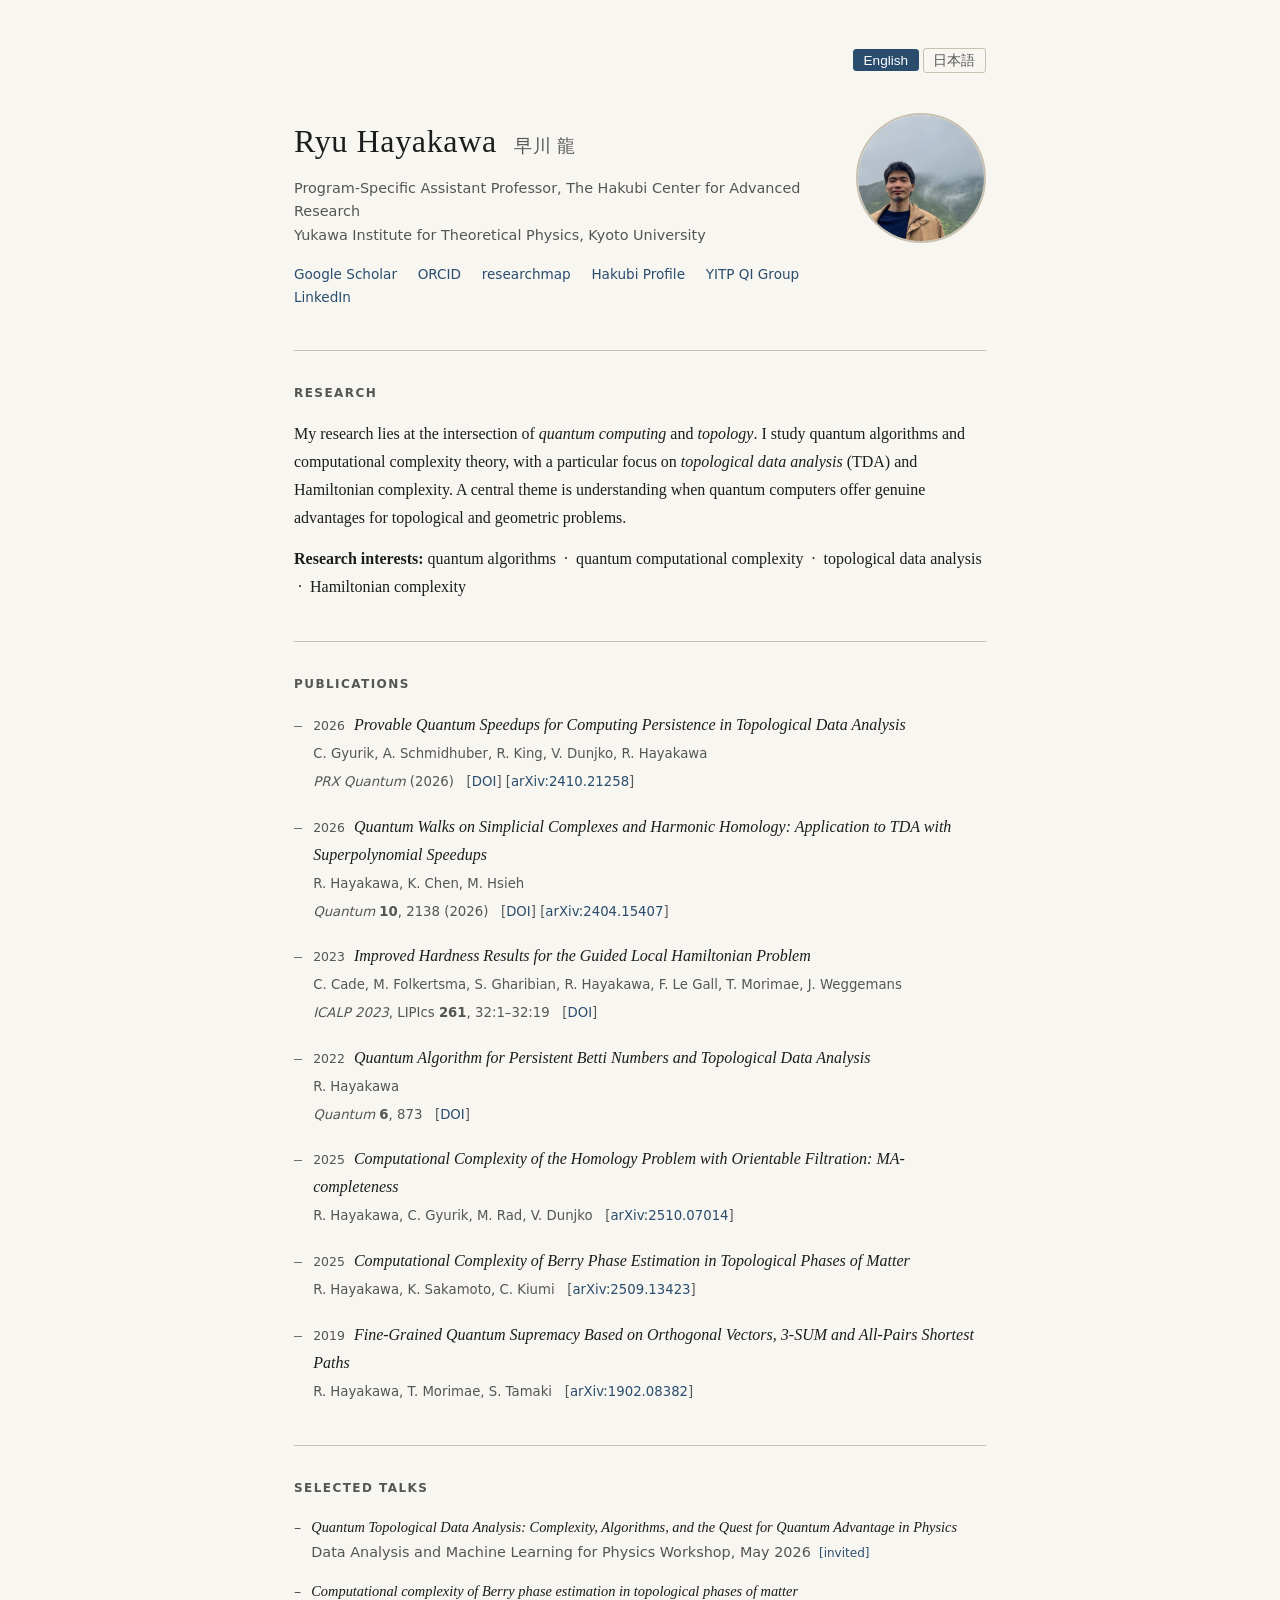
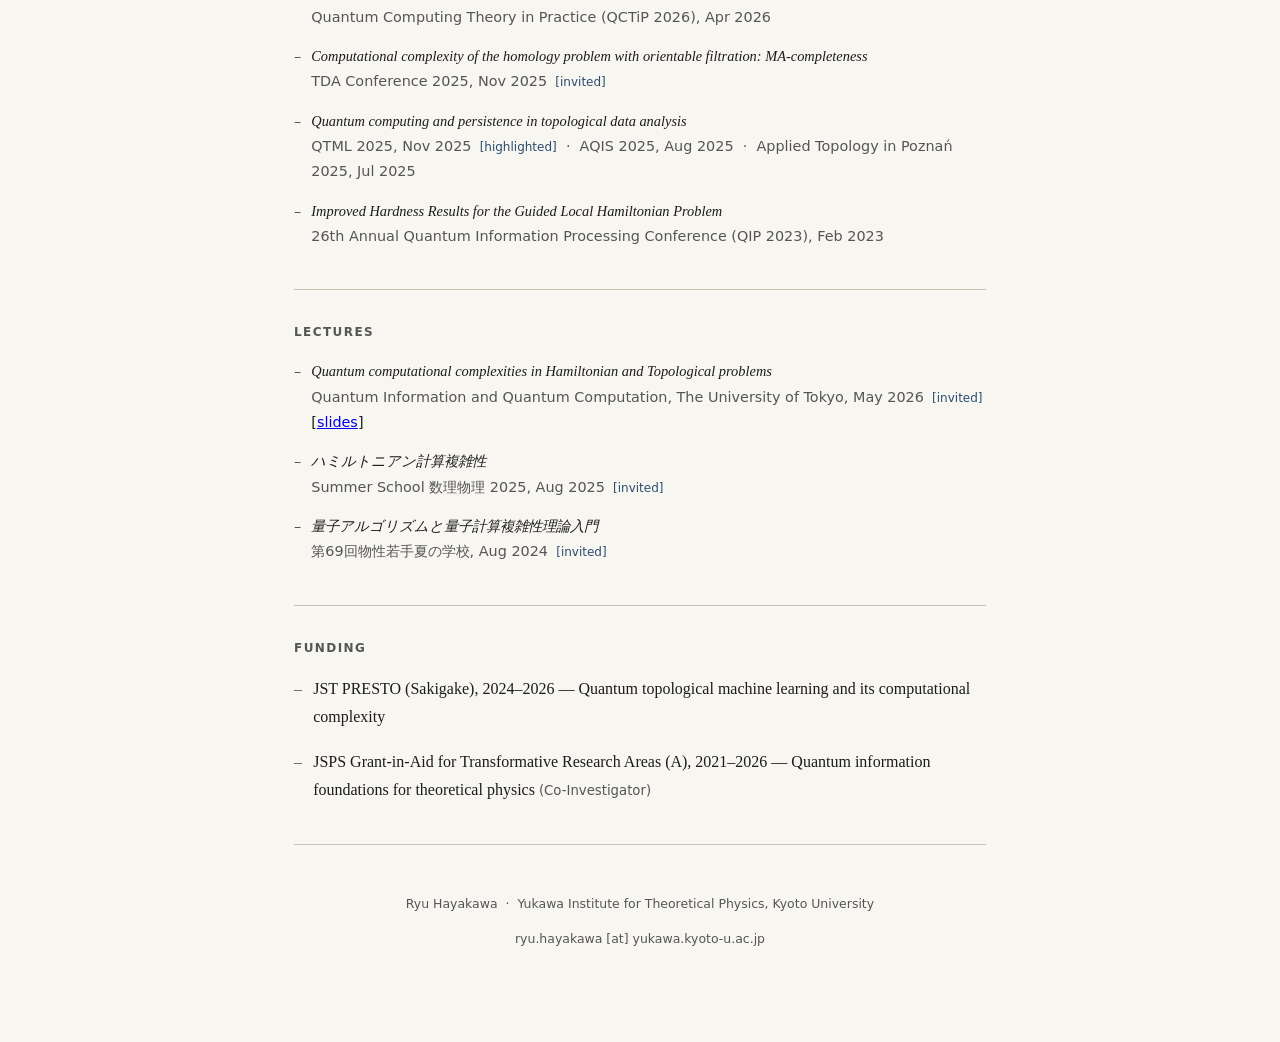
==== index.html @ 7171ae9d "update publications: add PRX Quantum and Quantum 2026" ====
<!DOCTYPE html>
<html lang="en">
<head>
  <meta charset="UTF-8">
  <meta name="viewport" content="width=device-width, initial-scale=1.0">
  <title>Ryu Hayakawa</title>
  <script async src="https://www.googletagmanager.com/gtag/js?id=G-Q1CZWDJTP2"></script>
  <script>
    window.dataLayer = window.dataLayer || [];
    function gtag(){dataLayer.push(arguments);}
    gtag('js', new Date());
    gtag('config', 'G-Q1CZWDJTP2');
  </script>
  <link rel="icon" href="data:image/svg+xml,<svg xmlns='http://www.w3.org/2000/svg' viewBox='0 0 100 100'><rect width='100' height='100' rx='12' fill='%232a4d6e'/><text x='50' y='68' font-family='Georgia,serif' font-size='42' font-weight='bold' fill='%23f8f6f1' text-anchor='middle'>RH</text></svg>">
  <style>
    :root {
      --bg: #f8f6f1;
      --text: #1c1c1c;
      --muted: #555;
      --accent: #2a4d6e;
      --rule: #c8c0b0;
      --link: #2a4d6e;
    }

    * { box-sizing: border-box; margin: 0; padding: 0; }

    body {
      background: var(--bg);
      color: var(--text);
      font-family: Georgia, "Times New Roman", serif;
      font-size: 16px;
      line-height: 1.75;
      max-width: 740px;
      margin: 0 auto;
      padding: 3rem 1.5rem 5rem;
    }

    /* ── Language toggle ── */
    #lang-toggle {
      text-align: right;
      margin-bottom: 2.5rem;
      font-family: system-ui, sans-serif;
      font-size: 0.85rem;
    }
    #lang-toggle button {
      background: none;
      border: 1px solid var(--rule);
      padding: 0.2em 0.7em;
      cursor: pointer;
      font-size: 0.85rem;
      border-radius: 3px;
      color: var(--muted);
    }
    #lang-toggle button.active {
      background: var(--accent);
      color: #fff;
      border-color: var(--accent);
    }

    /* ── Header ── */
    header { margin-bottom: 2.5rem; }
    header h1 {
      font-size: 2rem;
      font-weight: normal;
      letter-spacing: 0.02em;
      margin-bottom: 0.3rem;
    }
    header h1 span.jp { font-size: 1.1rem; color: var(--muted); margin-left: 0.5em; }
    header .photo {
      float: right;
      margin: 0 0 1rem 2rem;
    }
    header .photo img {
      width: 130px;
      height: 130px;
      border-radius: 50%;
      object-fit: cover;
      border: 2px solid var(--rule);
    }
    header .affil {
      font-family: system-ui, sans-serif;
      font-size: 0.9rem;
      color: var(--muted);
      line-height: 1.6;
      margin-top: 0.5rem;
    }
    header .links {
      margin-top: 1rem;
      font-family: system-ui, sans-serif;
      font-size: 0.85rem;
    }
    header .links a { color: var(--link); text-decoration: none; margin-right: 1.2em; }
    header .links a:hover { text-decoration: underline; }

    hr { border: none; border-top: 1px solid var(--rule); margin: 2rem 0; }

    /* ── Sections ── */
    section { margin-bottom: 2.5rem; }
    h2 {
      font-size: 0.75rem;
      font-family: system-ui, sans-serif;
      letter-spacing: 0.12em;
      text-transform: uppercase;
      color: var(--muted);
      margin-bottom: 1rem;
    }

    p { margin-bottom: 0.8rem; }

    /* ── Publications ── */
    .pub-list { list-style: none; }
    .pub-list li {
      margin-bottom: 1.1rem;
      padding-left: 1.2em;
      position: relative;
    }
    .pub-list li::before {
      content: "–";
      position: absolute;
      left: 0;
      color: var(--muted);
    }
    .pub-list .title { font-style: italic; }
    .pub-list .meta {
      font-family: system-ui, sans-serif;
      font-size: 0.83rem;
      color: var(--muted);
    }
    .pub-list a { color: var(--link); text-decoration: none; }
    .pub-list a:hover { text-decoration: underline; }
    .pub-year {
      font-family: system-ui, sans-serif;
      font-size: 0.78rem;
      color: var(--muted);
      margin-right: 0.4em;
    }

    /* ── Talks ── */
    .talk-list { list-style: none; }
    .talk-list li {
      margin-bottom: 0.9rem;
      padding-left: 1.2em;
      position: relative;
      font-family: system-ui, sans-serif;
      font-size: 0.9rem;
    }
    .talk-list li::before {
      content: "–";
      position: absolute;
      left: 0;
      color: var(--muted);
    }
    .talk-list .talk-title { font-style: italic; font-family: Georgia, serif; }
    .talk-list .talk-venue { color: var(--muted); }
    .talk-invited { font-size: 0.75rem; color: var(--accent); margin-left: 0.3em; }

    /* ── Language switching ── */
    [data-lang="ja"] { display: none; }
    body.ja [data-lang="en"] { display: none; }
    body.ja [data-lang="ja"] { display: initial; }
    body.ja p[data-lang="ja"],
    body.ja li[data-lang="ja"],
    body.ja span[data-lang="ja"] { display: block; }
    body.ja span[data-lang="ja"] { display: inline; }

    /* ── Footer ── */
    footer {
      font-family: system-ui, sans-serif;
      font-size: 0.78rem;
      color: var(--muted);
      margin-top: 3rem;
      text-align: center;
    }
  </style>
</head>
<body>

<div id="lang-toggle">
  <button id="btn-en" class="active" onclick="setLang('en')">English</button>
  <button id="btn-ja" onclick="setLang('ja')">日本語</button>
</div>

<!-- ══ Header ══ -->
<header>
  <div class="photo"><img src="photo.jpg" alt="Ryu Hayakawa"></div>
  <h1>Ryu Hayakawa <span class="jp">早川 龍</span></h1>
  <div class="affil">
    <span data-lang="en">
      Program-Specific Assistant Professor, The Hakubi Center for Advanced Research<br>
      Yukawa Institute for Theoretical Physics, Kyoto University
    </span>
    <span data-lang="ja">
      京都大学 白眉センター 特定助教<br>
      受入先：基礎物理学研究所
    </span>
  </div>
  <div class="links">
    <a href="https://scholar.google.com/citations?user=KYRQmgQAAAAJ" target="_blank">Google Scholar</a>
    <a href="https://orcid.org/0000-0002-5403-1342" target="_blank">ORCID</a>
    <a href="https://researchmap.jp/ryuhayakawa" target="_blank">researchmap</a>
    <a href="https://www.hakubi.kyoto-u.ac.jp/mem/hayakawa/" target="_blank">Hakubi Profile</a>
    <a href="https://www.yukawa.kyoto-u.ac.jp/contents/labs/quantum_information" target="_blank">YITP QI Group</a>
    <a href="https://www.linkedin.com/in/ryu-hayakawa-19266b3bb/" target="_blank">LinkedIn</a>
  </div>
</header>

<hr>

<!-- ══ Research ══ -->
<section id="research">
  <h2>Research</h2>
  <p data-lang="en">
    My research lies at the intersection of <em>quantum computing</em> and <em>topology</em>.
    I study quantum algorithms and computational complexity theory, with a particular focus on
    <em>topological data analysis</em> (TDA) and Hamiltonian complexity.
    A central theme is understanding when quantum computers offer genuine advantages for
    topological and geometric problems.
  </p>
  <p data-lang="ja">
    量子計算とトポロジーの融合領域を研究しています。
    量子アルゴリズム・計算複雑性理論を中心に、特に<em>位相的データ解析</em>（TDA）への
    量子計算の応用とハミルトニアン計算複雑性を研究しています。
  </p>
  <p data-lang="en" style="margin-top:0.5rem;">
    <strong>Research interests:</strong>
    quantum algorithms &nbsp;·&nbsp;
    quantum computational complexity &nbsp;·&nbsp;
    topological data analysis &nbsp;·&nbsp;
    Hamiltonian complexity
  </p>
  <p data-lang="ja" style="margin-top:0.5rem;">
    <strong>研究テーマ：</strong>
    量子アルゴリズム &nbsp;·&nbsp;
    量子計算複雑性 &nbsp;·&nbsp;
    位相的データ解析 &nbsp;·&nbsp;
    ハミルトニアン計算複雑性
  </p>
</section>

<hr>

<!-- ══ Publications ══ -->
<section id="publications">
  <h2>Publications</h2>

  <ul class="pub-list">

    <!-- Peer-reviewed -->
    <li>
      <span class="pub-year">2026</span>
      <span class="title">Provable Quantum Speedups for Computing Persistence in Topological Data Analysis</span><br>
      <span class="meta">
        C. Gyurik, A. Schmidhuber, R. King, V. Dunjko, R. Hayakawa<br>
        <em>PRX Quantum</em> (2026) &nbsp;
        [<a href="https://doi.org/10.1103/gvys-hl8h" target="_blank">DOI</a>]
        [<a href="https://arxiv.org/abs/2410.21258" target="_blank">arXiv:2410.21258</a>]
      </span>
    </li>

    <li>
      <span class="pub-year">2026</span>
      <span class="title">Quantum Walks on Simplicial Complexes and Harmonic Homology: Application to TDA with Superpolynomial Speedups</span><br>
      <span class="meta">
        R. Hayakawa, K. Chen, M. Hsieh<br>
        <em>Quantum</em> <strong>10</strong>, 2138 (2026) &nbsp;
        [<a href="https://doi.org/10.22331/q-2026-06-15-2138" target="_blank">DOI</a>]
        [<a href="https://arxiv.org/abs/2404.15407" target="_blank">arXiv:2404.15407</a>]
      </span>
    </li>

    <li>
      <span class="pub-year">2023</span>
      <span class="title">Improved Hardness Results for the Guided Local Hamiltonian Problem</span><br>
      <span class="meta">
        C. Cade, M. Folkertsma, S. Gharibian, R. Hayakawa, F. Le Gall, T. Morimae, J. Weggemans<br>
        <em>ICALP 2023</em>, LIPIcs <strong>261</strong>, 32:1–32:19 &nbsp;
        [<a href="https://doi.org/10.4230/LIPIcs.ICALP.2023.32" target="_blank">DOI</a>]
      </span>
    </li>

    <li>
      <span class="pub-year">2022</span>
      <span class="title">Quantum Algorithm for Persistent Betti Numbers and Topological Data Analysis</span><br>
      <span class="meta">
        R. Hayakawa<br>
        <em>Quantum</em> <strong>6</strong>, 873 &nbsp;
        [<a href="https://doi.org/10.22331/q-2022-12-07-873" target="_blank">DOI</a>]
      </span>
    </li>

    <!-- Preprints -->
    <li>
      <span class="pub-year">2025</span>
      <span class="title">Computational Complexity of the Homology Problem with Orientable Filtration: MA-completeness</span><br>
      <span class="meta">
        R. Hayakawa, C. Gyurik, M. Rad, V. Dunjko &nbsp;
        [<a href="https://arxiv.org/abs/2510.07014" target="_blank">arXiv:2510.07014</a>]
      </span>
    </li>

    <li>
      <span class="pub-year">2025</span>
      <span class="title">Computational Complexity of Berry Phase Estimation in Topological Phases of Matter</span><br>
      <span class="meta">
        R. Hayakawa, K. Sakamoto, C. Kiumi &nbsp;
        [<a href="https://arxiv.org/abs/2509.13423" target="_blank">arXiv:2509.13423</a>]
      </span>
    </li>

    <li>
      <span class="pub-year">2019</span>
      <span class="title">Fine-Grained Quantum Supremacy Based on Orthogonal Vectors, 3-SUM and All-Pairs Shortest Paths</span><br>
      <span class="meta">
        R. Hayakawa, T. Morimae, S. Tamaki &nbsp;
        [<a href="https://arxiv.org/abs/1902.08382" target="_blank">arXiv:1902.08382</a>]
      </span>
    </li>

  </ul>
</section>

<hr>

<!-- ══ Talks ══ -->
<section id="talks">
  <h2>Selected Talks</h2>
  <ul class="talk-list">

    <li>
      <span class="talk-title">Quantum Topological Data Analysis: Complexity, Algorithms, and the Quest for Quantum Advantage in Physics</span><br>
      <span class="talk-venue">Data Analysis and Machine Learning for Physics Workshop, May 2026 <span class="talk-invited">[invited]</span></span>
    </li>

    <li>
      <span class="talk-title">Computational complexity of Berry phase estimation in topological phases of matter</span><br>
      <span class="talk-venue">Quantum Computing Theory in Practice (QCTiP 2026), Apr 2026</span>
    </li>

    <li>
      <span class="talk-title">Computational complexity of the homology problem with orientable filtration: MA-completeness</span><br>
      <span class="talk-venue">TDA Conference 2025, Nov 2025 <span class="talk-invited">[invited]</span></span>
    </li>

    <li>
      <span class="talk-title">Quantum computing and persistence in topological data analysis</span><br>
      <span class="talk-venue">QTML 2025, Nov 2025 <span class="talk-invited">[highlighted]</span> &nbsp;·&nbsp; AQIS 2025, Aug 2025 &nbsp;·&nbsp; Applied Topology in Poznań 2025, Jul 2025</span>
    </li>

    <li>
      <span class="talk-title">Improved Hardness Results for the Guided Local Hamiltonian Problem</span><br>
      <span class="talk-venue">26th Annual Quantum Information Processing Conference (QIP 2023), Feb 2023</span>
    </li>

  </ul>
</section>

<hr>

<!-- ══ Teaching ══ -->
<section id="teaching">
  <h2>Lectures</h2>
  <ul class="talk-list">

    <li>
      <span class="talk-title">Quantum computational complexities in Hamiltonian and Topological problems</span><br>
      <span class="talk-venue">Quantum Information and Quantum Computation, The University of Tokyo, May 2026 <span class="talk-invited">[invited]</span></span>
      <span class="meta">[<a href="slides/utokyo2026.pdf" target="_blank">slides</a>]</span>
    </li>

    <li>
      <span class="talk-title">ハミルトニアン計算複雑性</span><br>
      <span class="talk-venue">Summer School 数理物理 2025, Aug 2025 <span class="talk-invited">[invited]</span></span>
    </li>

    <li>
      <span class="talk-title">量子アルゴリズムと量子計算複雑性理論入門</span><br>
      <span class="talk-venue">第69回物性若手夏の学校, Aug 2024 <span class="talk-invited">[invited]</span></span>
    </li>

  </ul>
</section>

<hr>

<!-- ══ Funding ══ -->
<section id="funding">
  <h2 data-lang="en">Funding</h2>
  <h2 data-lang="ja" style="display:none;">競争的資金</h2>
  <ul class="pub-list">
    <li>
      <span data-lang="en">JST PRESTO (Sakigake), 2024–2026 — Quantum topological machine learning and its computational complexity</span>
      <span data-lang="ja">JST さきがけ（2024〜2026）：量子位相的機械学習法の開発と計算複雑性の解析</span>
    </li>
    <li>
      <span data-lang="en">JSPS Grant-in-Aid for Transformative Research Areas (A), 2021–2026 — Quantum information foundations for theoretical physics <span class="meta">(Co-Investigator)</span></span>
      <span data-lang="ja">科研費 学術変革領域研究(A)（2021〜2026）：理論物理学のための量子情報理論基礎 <span class="meta">（研究分担者）</span></span>
    </li>
  </ul>
</section>

<hr>

<!-- ══ Footer ══ -->
<footer>
  <p>Ryu Hayakawa &nbsp;·&nbsp; Yukawa Institute for Theoretical Physics, Kyoto University</p>
  <p style="margin-top:0.3rem;">ryu.hayakawa [at] yukawa.kyoto-u.ac.jp</p>
</footer>

<script>
  function setLang(lang) {
    document.body.classList.toggle('ja', lang === 'ja');
    document.getElementById('btn-en').classList.toggle('active', lang === 'en');
    document.getElementById('btn-ja').classList.toggle('active', lang === 'ja');
    document.documentElement.lang = lang;
  }
</script>

</body>
</html>
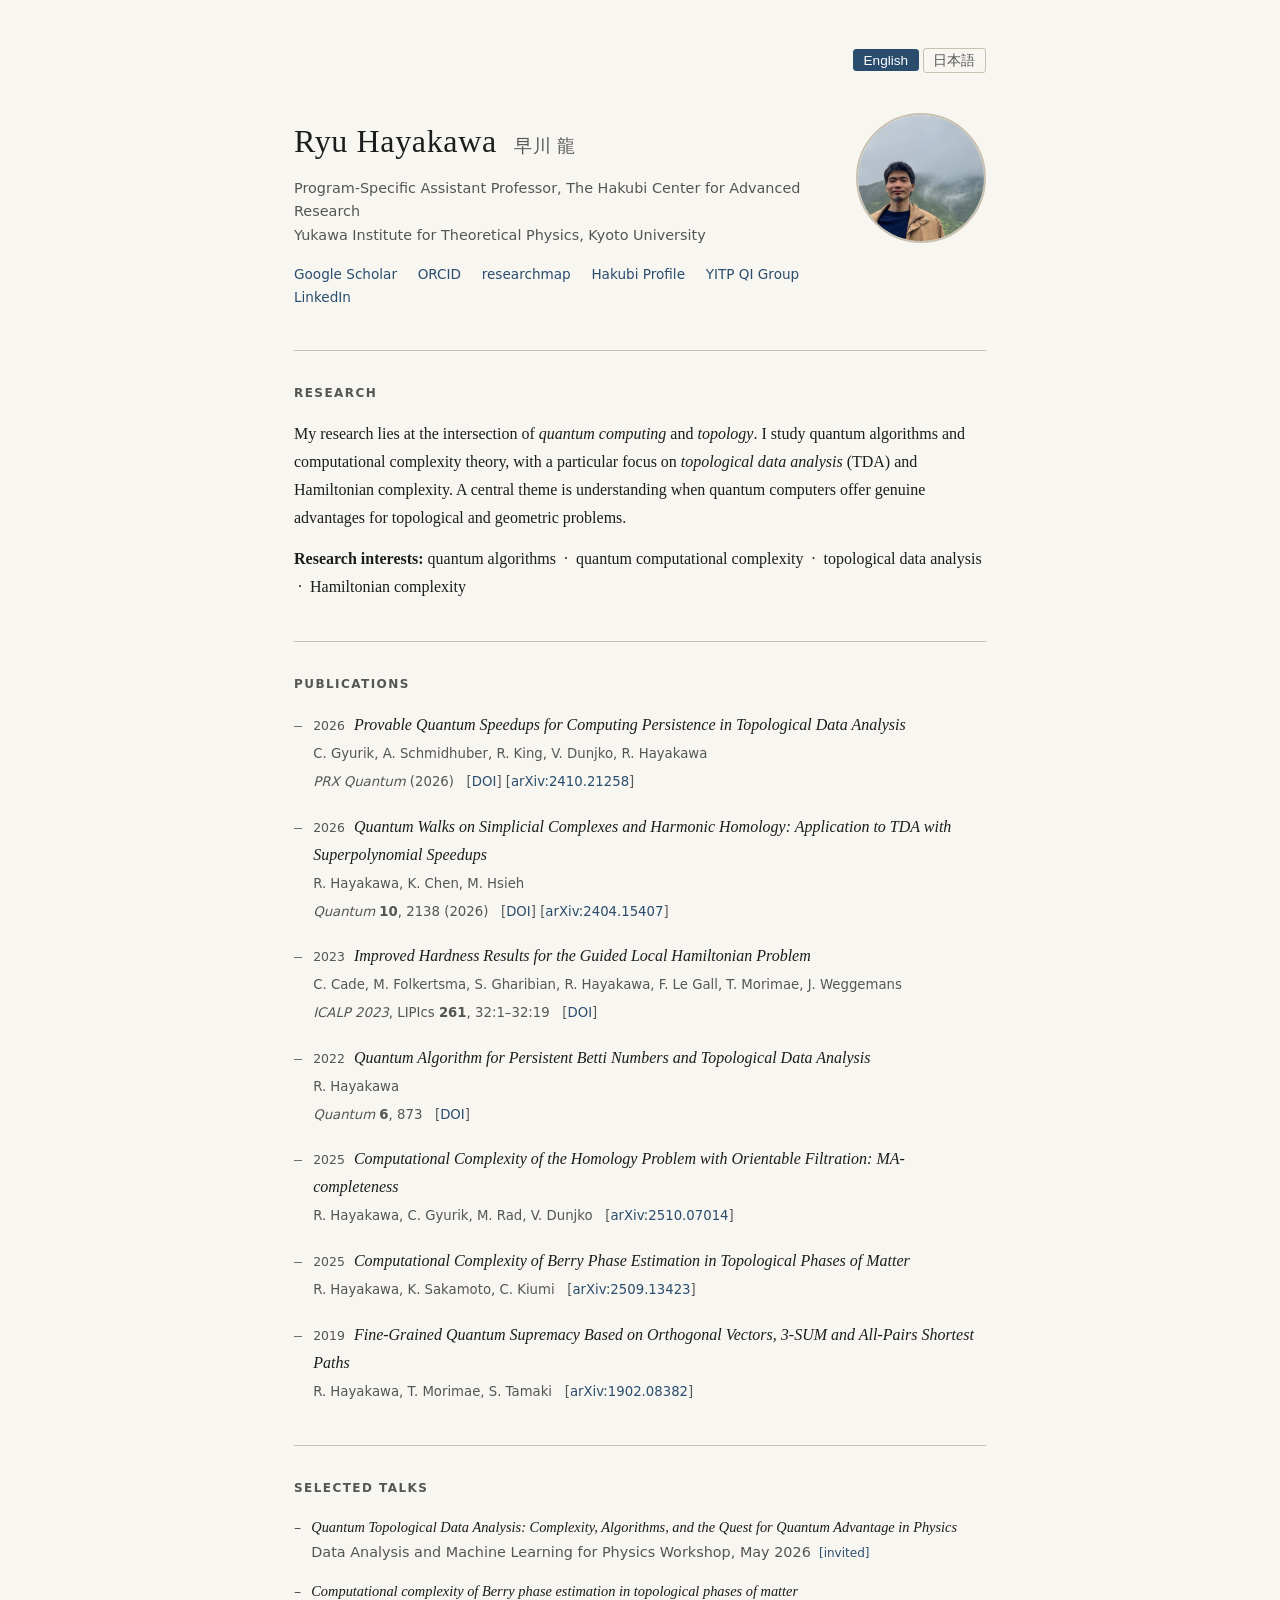
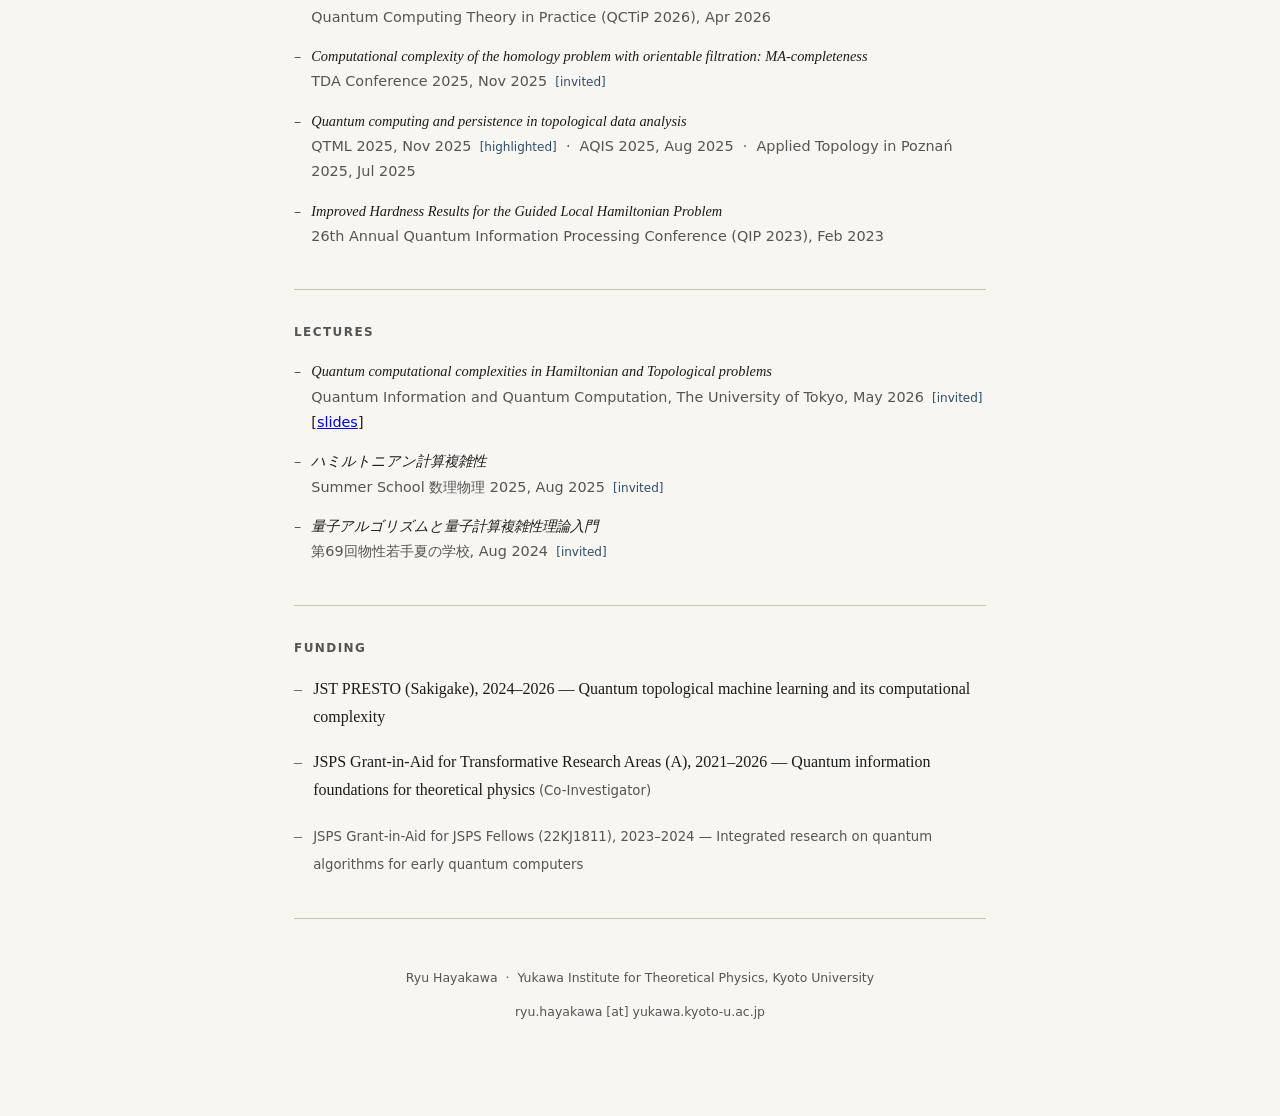
==== commit 3b53e164: "add past funding: JSPS Fellows 22KJ1811" ====
--- a/index.html
+++ b/index.html
@@ -395,6 +395,10 @@
       <span data-lang="en">JSPS Grant-in-Aid for Transformative Research Areas (A), 2021–2026 — Quantum information foundations for theoretical physics <span class="meta">(Co-Investigator)</span></span>
       <span data-lang="ja">科研費 学術変革領域研究(A)（2021〜2026）：理論物理学のための量子情報理論基礎 <span class="meta">（研究分担者）</span></span>
     </li>
+    <li>
+      <span data-lang="en" class="meta">JSPS Grant-in-Aid for JSPS Fellows (22KJ1811), 2023–2024 — Integrated research on quantum algorithms for early quantum computers</span>
+      <span data-lang="ja" class="meta">科研費 特別研究員奨励費（22KJ1811、2023〜2024）：初期の量子計算機に向けた量子アルゴリズムの統合的な研究</span>
+    </li>
   </ul>
 </section>
 
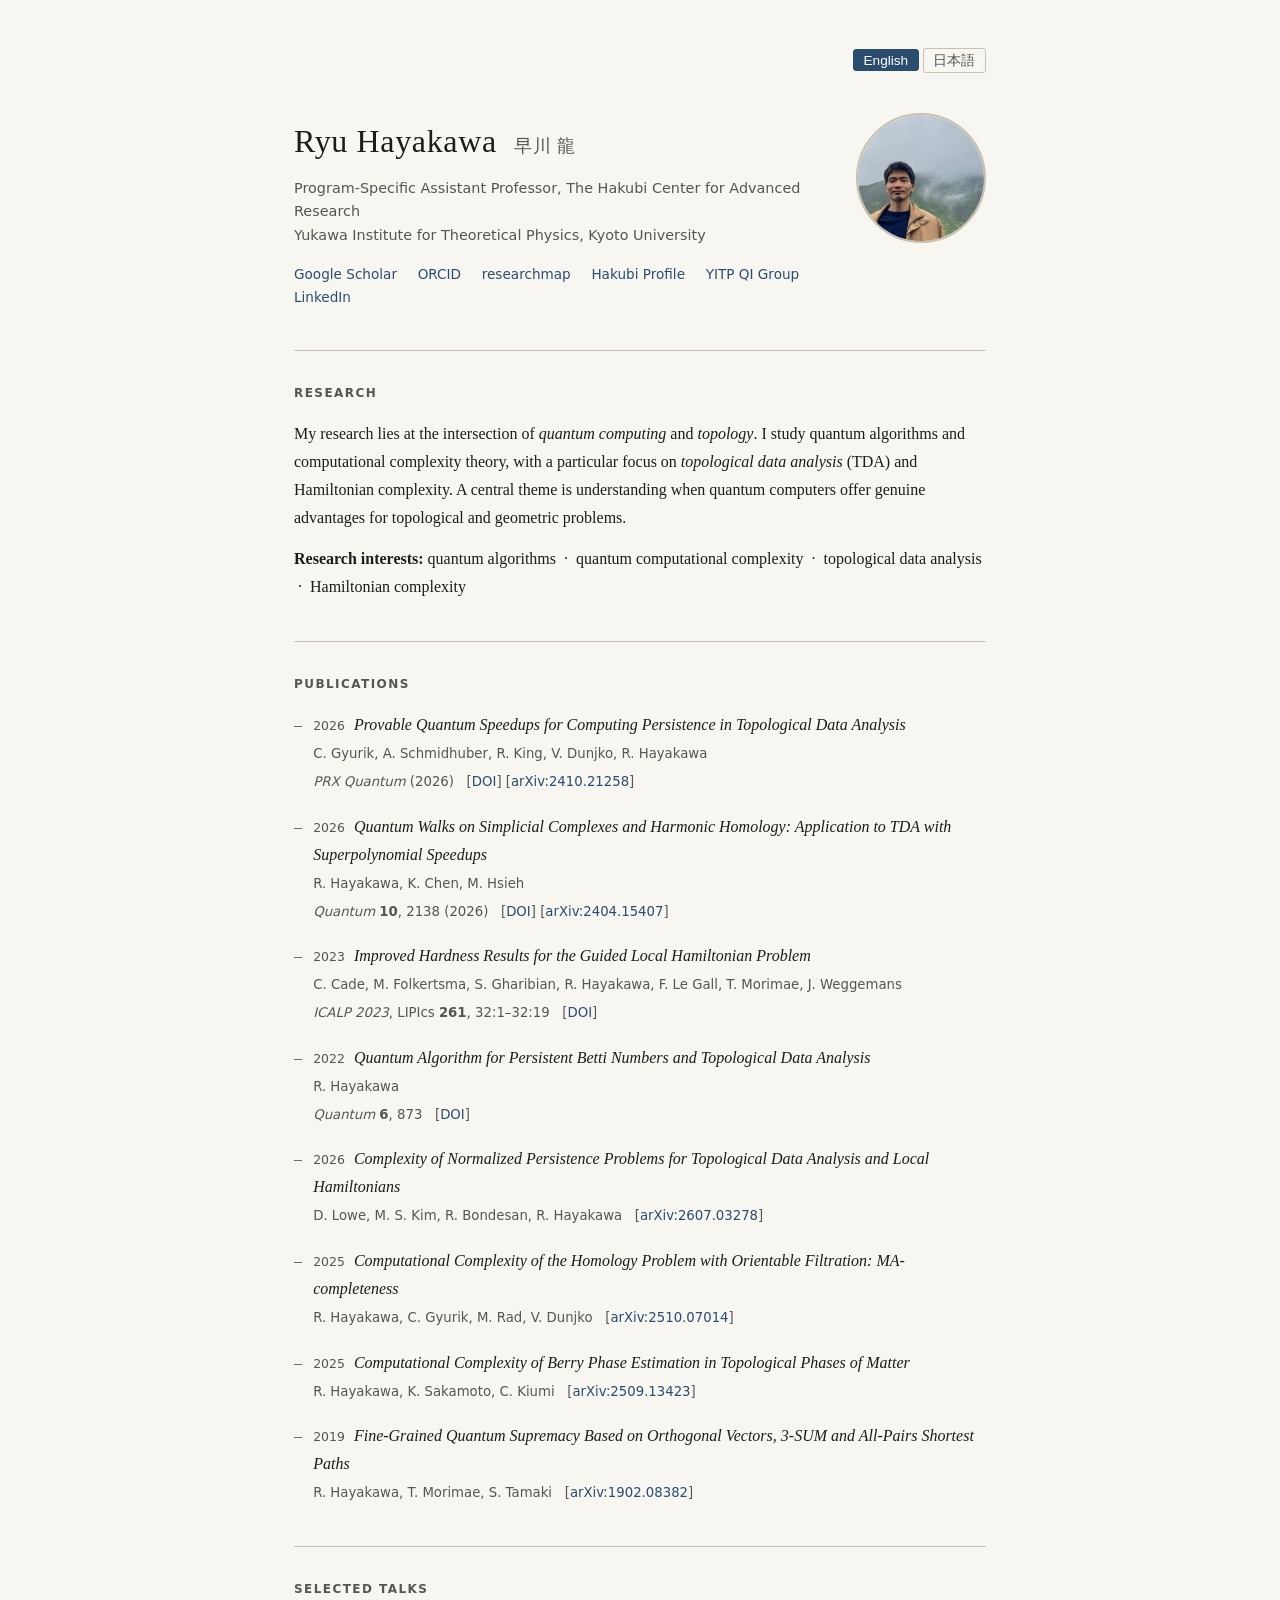
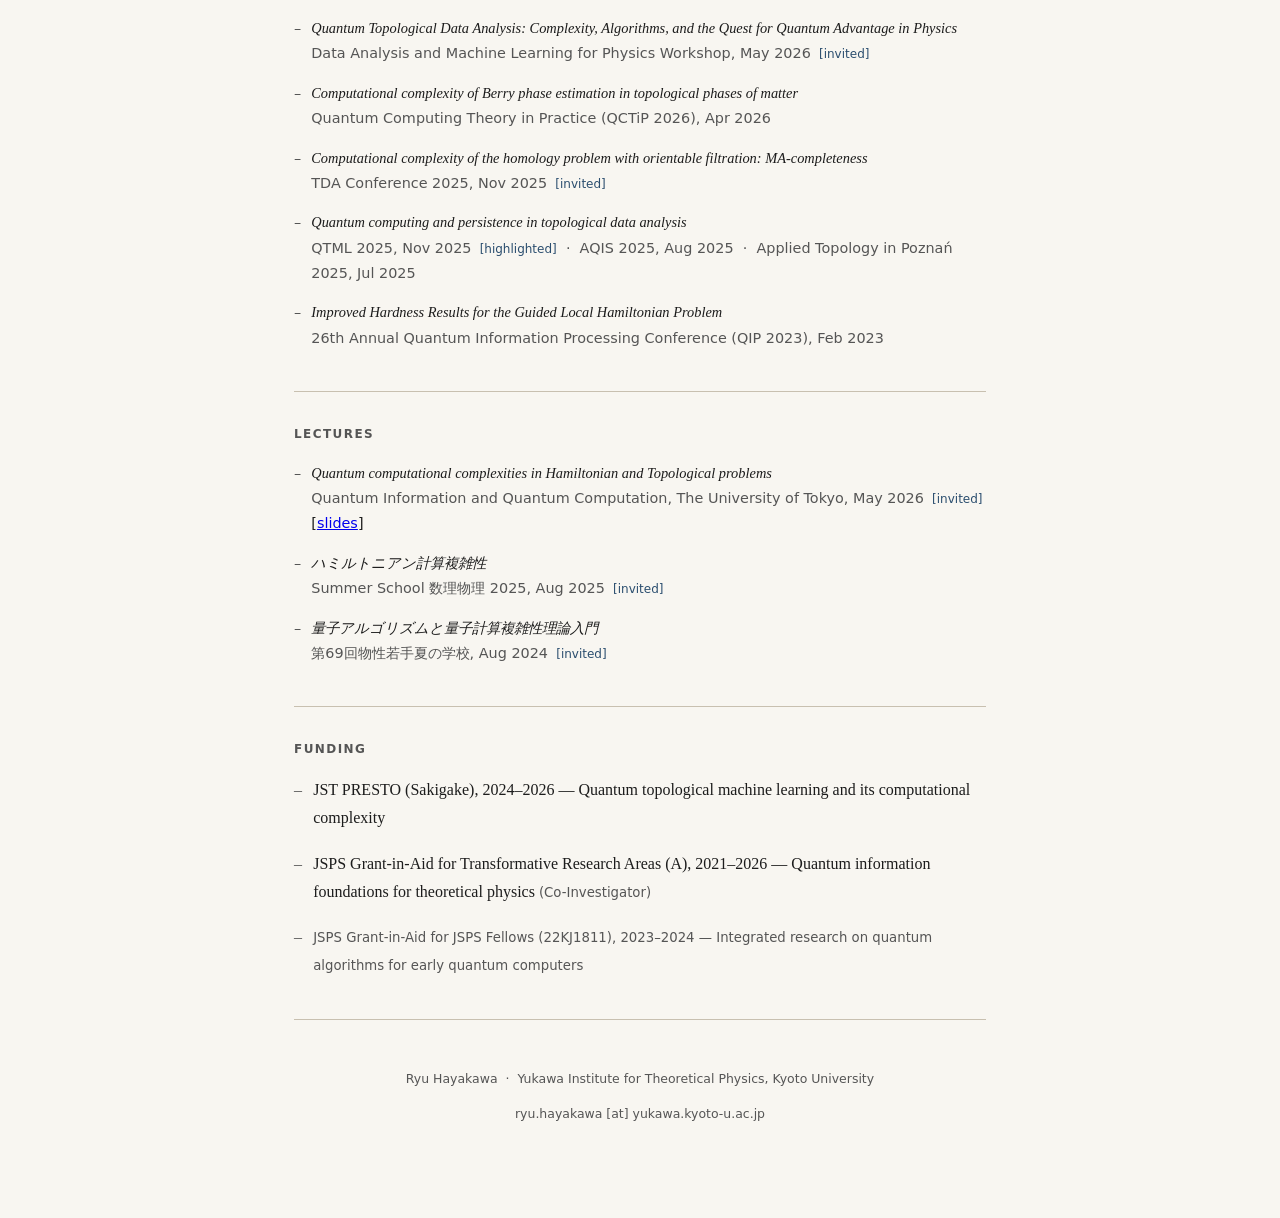
==== commit 907ce0ef: "add preprint: Complexity of Normalized Persistence Problems (arXiv:2607.03278)" ====
--- a/index.html
+++ b/index.html
@@ -290,6 +290,15 @@
 
     <!-- Preprints -->
     <li>
+      <span class="pub-year">2026</span>
+      <span class="title">Complexity of Normalized Persistence Problems for Topological Data Analysis and Local Hamiltonians</span><br>
+      <span class="meta">
+        D. Lowe, M. S. Kim, R. Bondesan, R. Hayakawa &nbsp;
+        [<a href="https://arxiv.org/abs/2607.03278" target="_blank">arXiv:2607.03278</a>]
+      </span>
+    </li>
+
+    <li>
       <span class="pub-year">2025</span>
       <span class="title">Computational Complexity of the Homology Problem with Orientable Filtration: MA-completeness</span><br>
       <span class="meta">
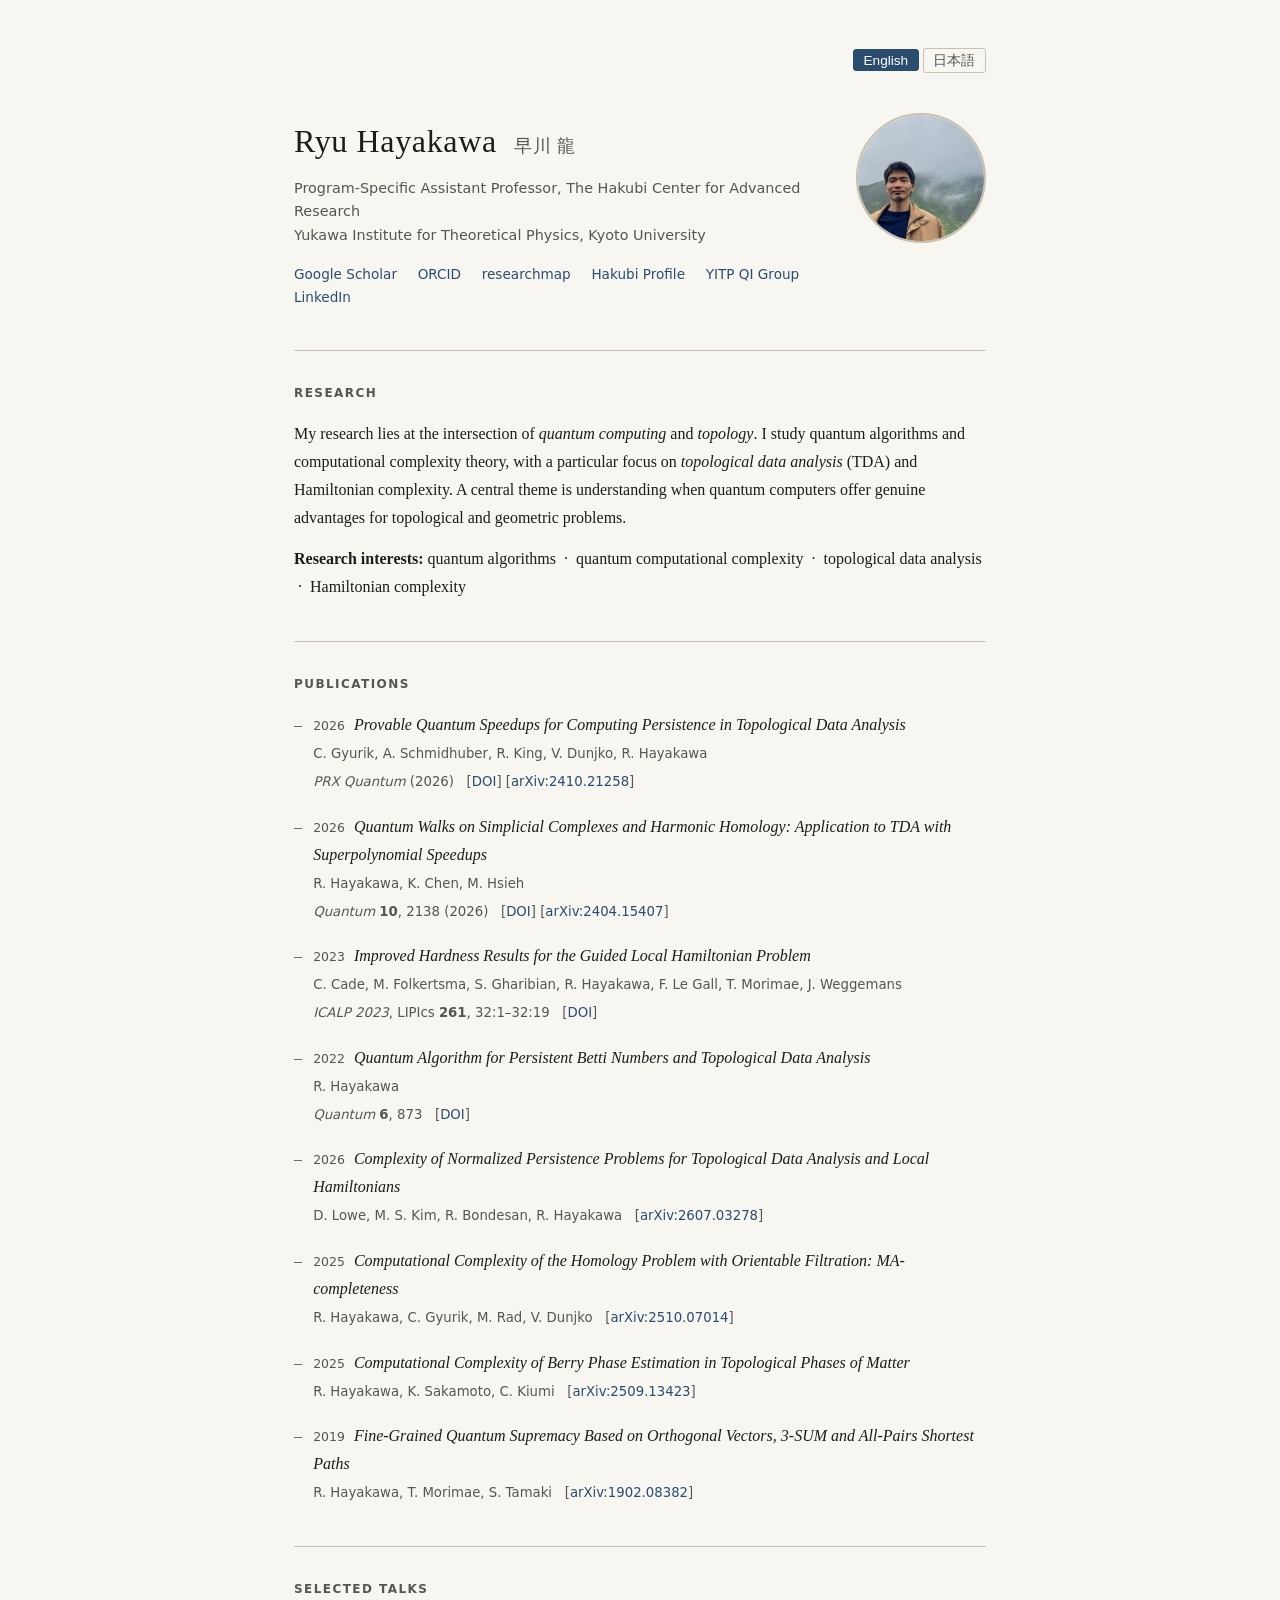
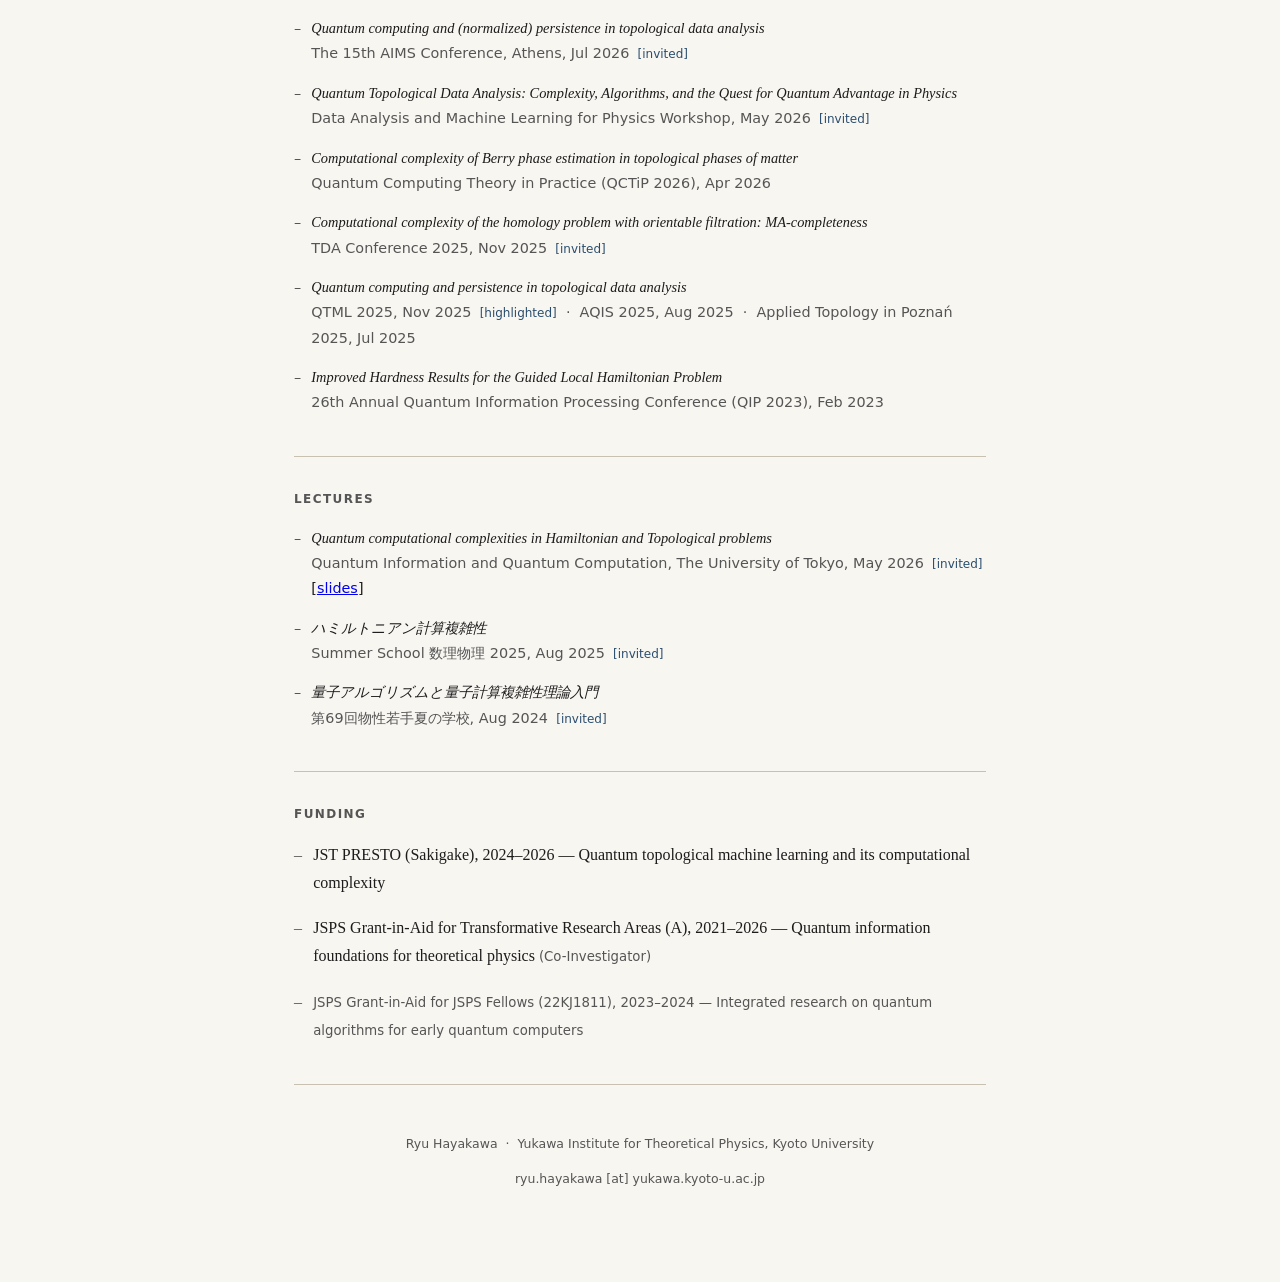
==== commit 574dc928: "add preprint: Complexity of Normalized Persistence Problems (arXiv:2607.03278)" ====
--- a/index.html
+++ b/index.html
@@ -336,6 +336,11 @@
   <ul class="talk-list">
 
     <li>
+      <span class="talk-title">Quantum computing and (normalized) persistence in topological data analysis</span><br>
+      <span class="talk-venue">The 15th AIMS Conference, Athens, Jul 2026 <span class="talk-invited">[invited]</span></span>
+    </li>
+
+    <li>
       <span class="talk-title">Quantum Topological Data Analysis: Complexity, Algorithms, and the Quest for Quantum Advantage in Physics</span><br>
       <span class="talk-venue">Data Analysis and Machine Learning for Physics Workshop, May 2026 <span class="talk-invited">[invited]</span></span>
     </li>
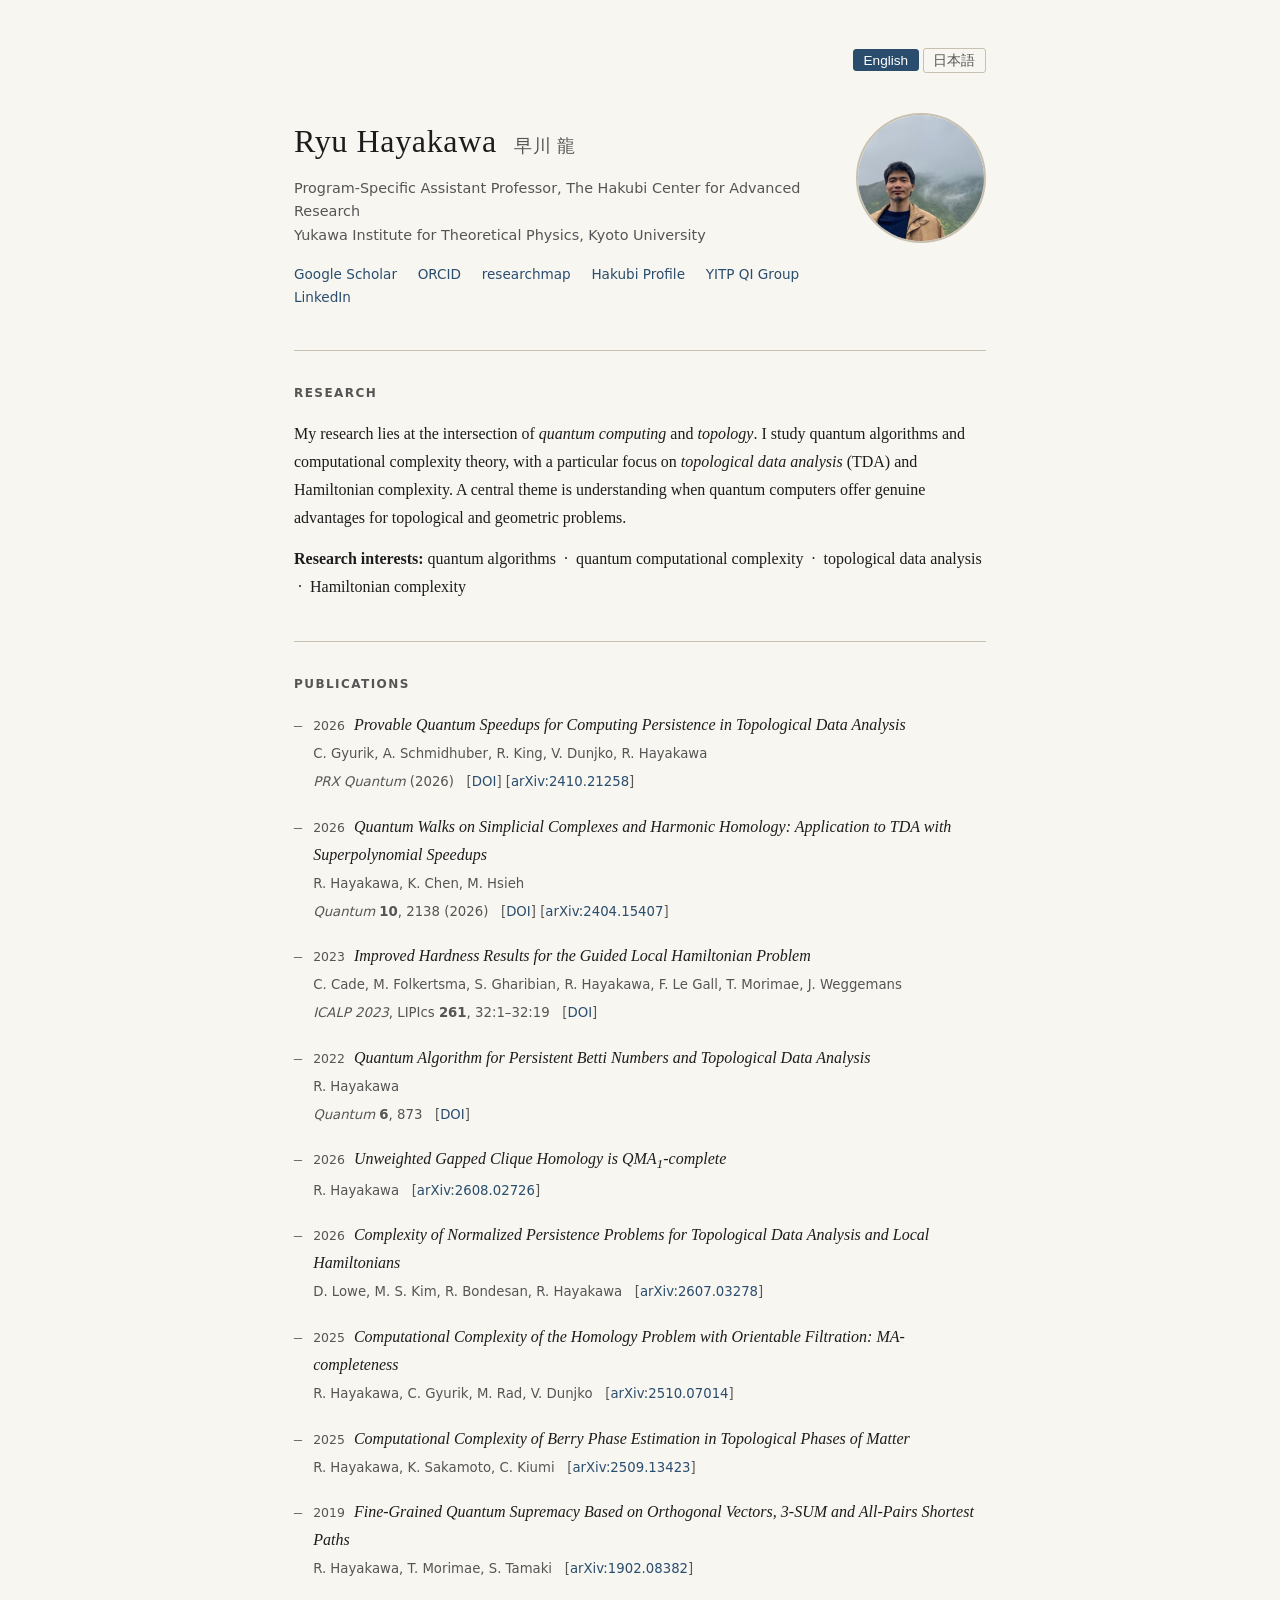
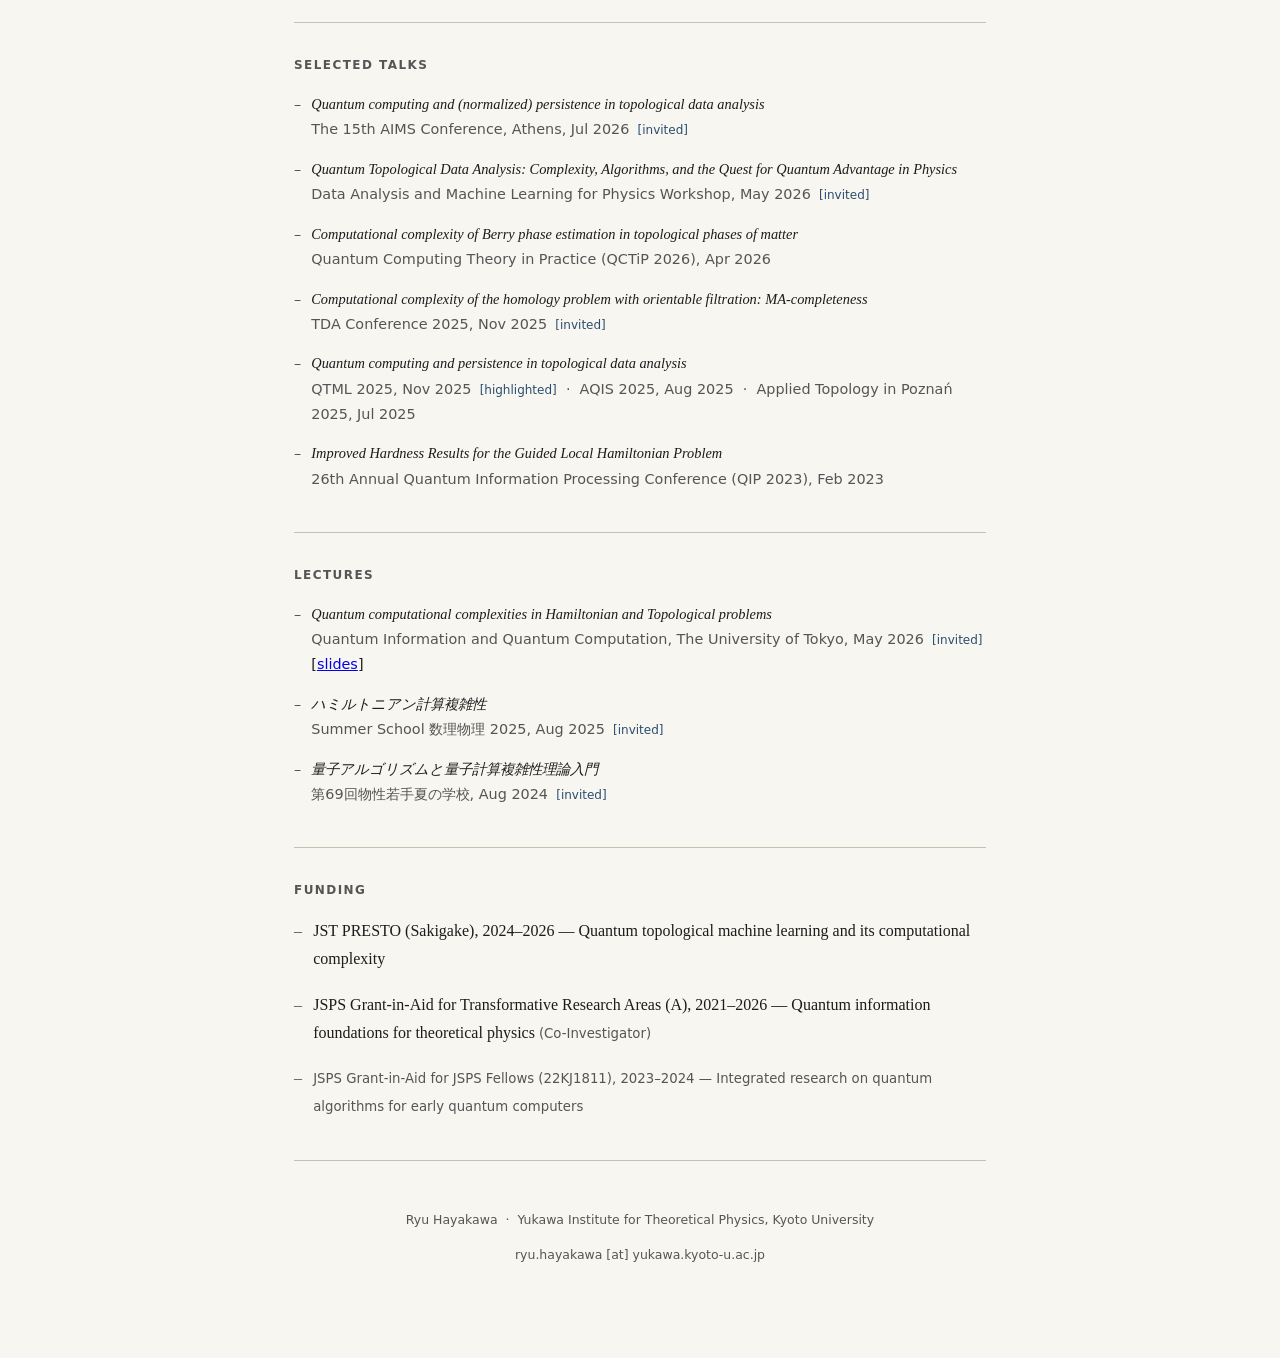
==== commit 1cb6c8db: "Add unweighted clique homology preprint" ====
--- a/index.html
+++ b/index.html
@@ -291,6 +291,15 @@
     <!-- Preprints -->
     <li>
       <span class="pub-year">2026</span>
+      <span class="title">Unweighted Gapped Clique Homology is QMA<sub>1</sub>-complete</span><br>
+      <span class="meta">
+        R. Hayakawa &nbsp;
+        [<a href="https://arxiv.org/abs/2608.02726" target="_blank">arXiv:2608.02726</a>]
+      </span>
+    </li>
+
+    <li>
+      <span class="pub-year">2026</span>
       <span class="title">Complexity of Normalized Persistence Problems for Topological Data Analysis and Local Hamiltonians</span><br>
       <span class="meta">
         D. Lowe, M. S. Kim, R. Bondesan, R. Hayakawa &nbsp;
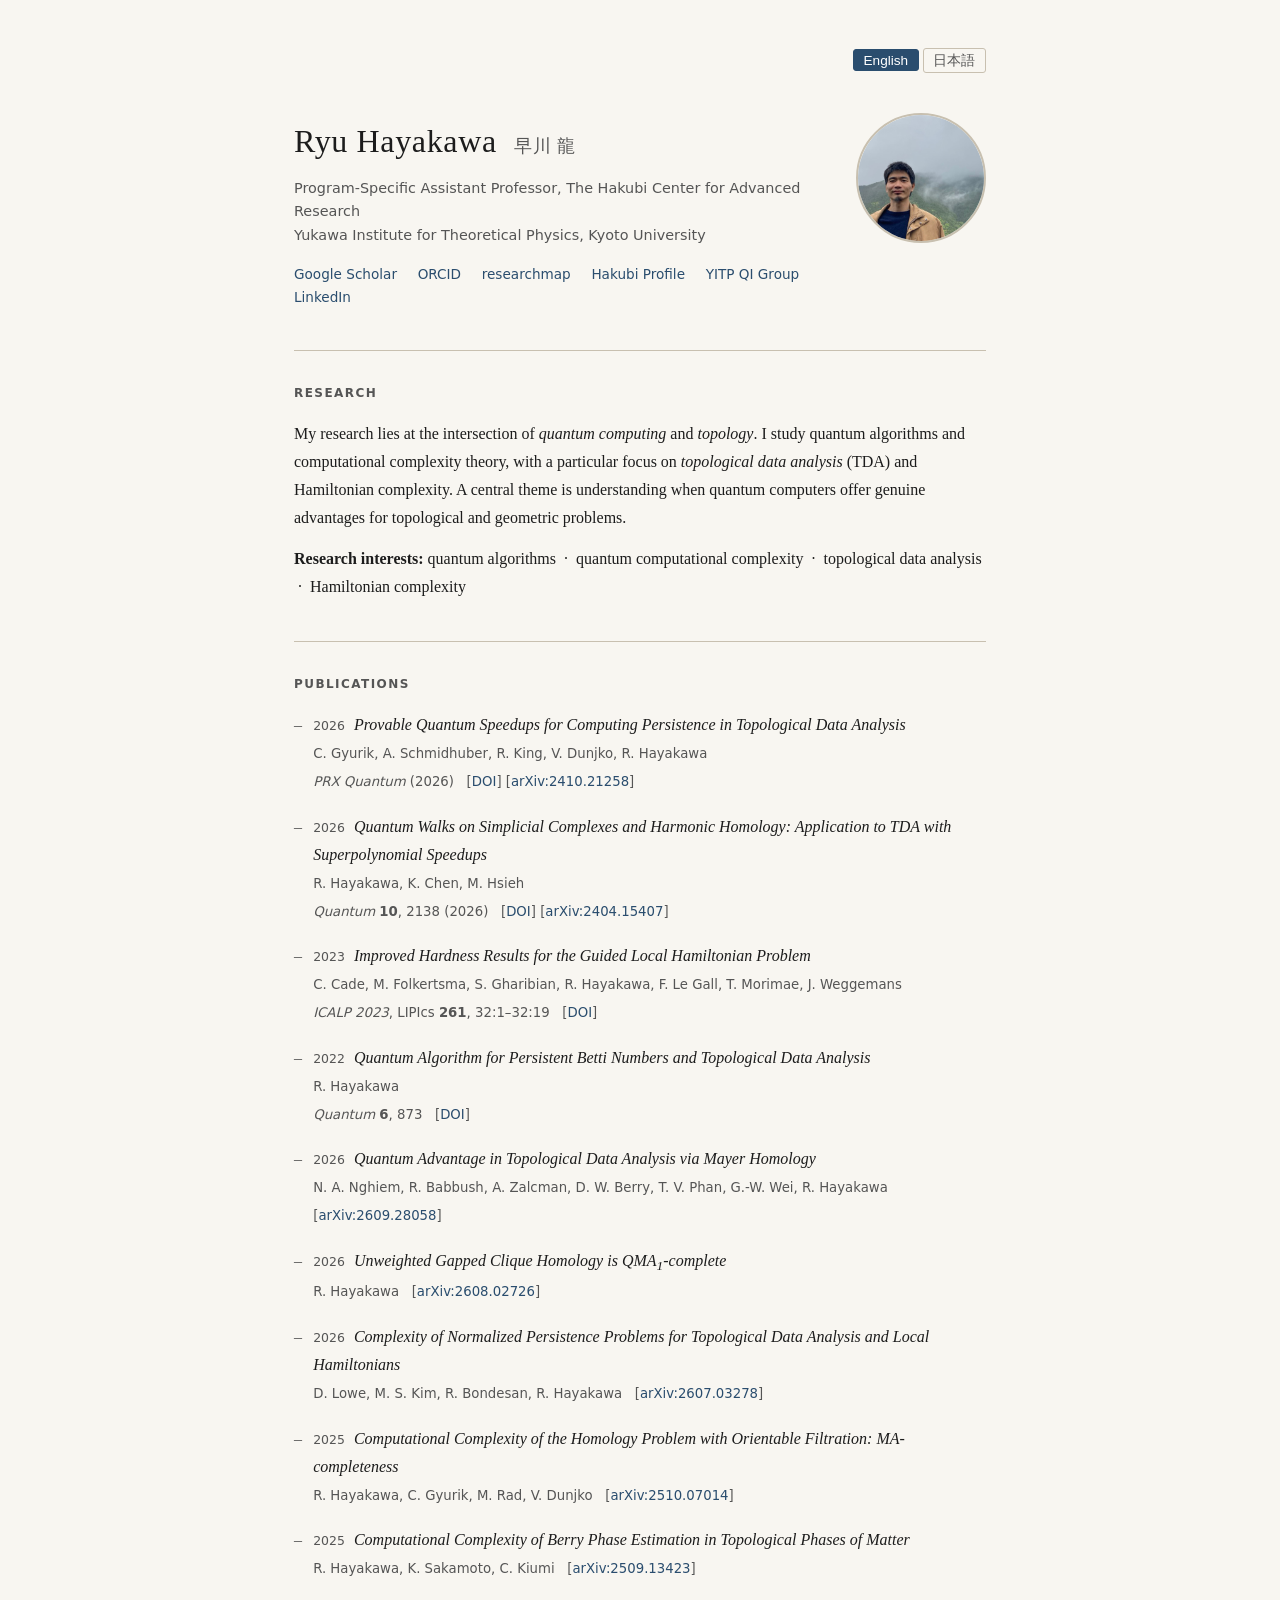
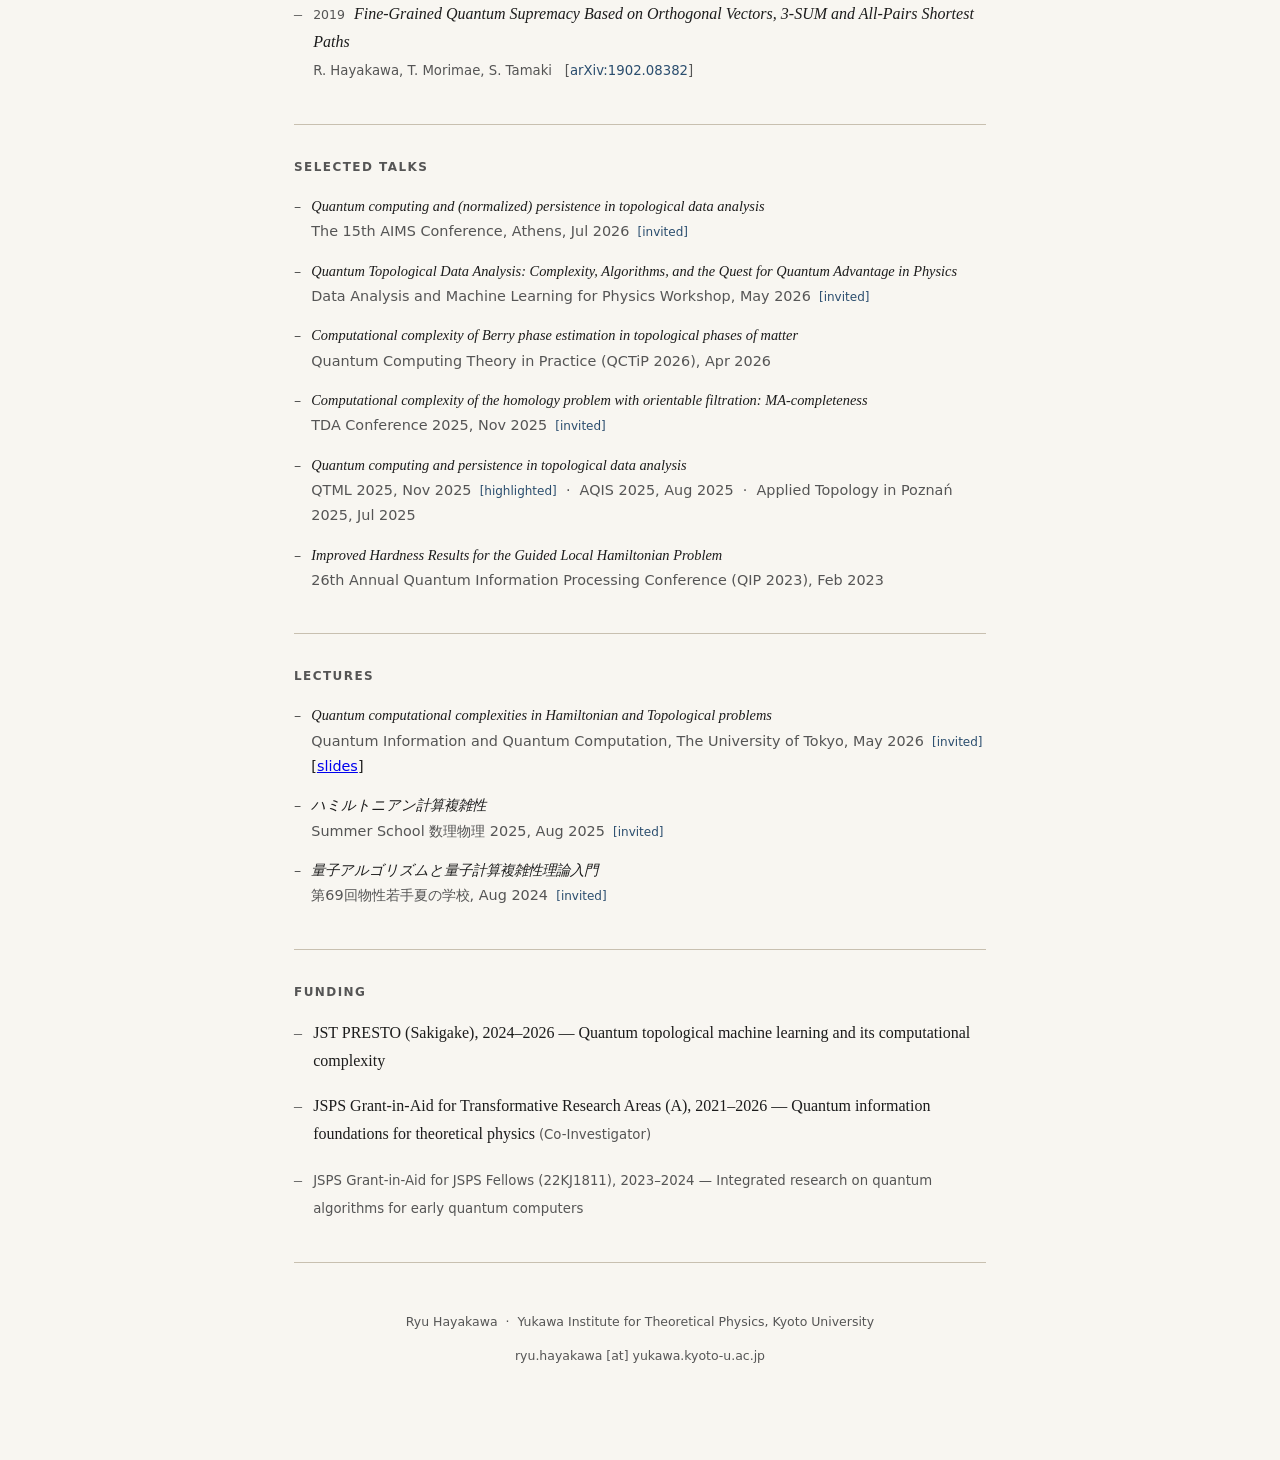
==== commit 2239c042: "Add Mayer homology preprint" ====
--- a/index.html
+++ b/index.html
@@ -291,6 +291,15 @@
     <!-- Preprints -->
     <li>
       <span class="pub-year">2026</span>
+      <span class="title">Quantum Advantage in Topological Data Analysis via Mayer Homology</span><br>
+      <span class="meta">
+        N. A. Nghiem, R. Babbush, A. Zalcman, D. W. Berry, T. V. Phan, G.-W. Wei, R. Hayakawa &nbsp;
+        [<a href="https://arxiv.org/abs/2609.28058" target="_blank">arXiv:2609.28058</a>]
+      </span>
+    </li>
+
+    <li>
+      <span class="pub-year">2026</span>
       <span class="title">Unweighted Gapped Clique Homology is QMA<sub>1</sub>-complete</span><br>
       <span class="meta">
         R. Hayakawa &nbsp;
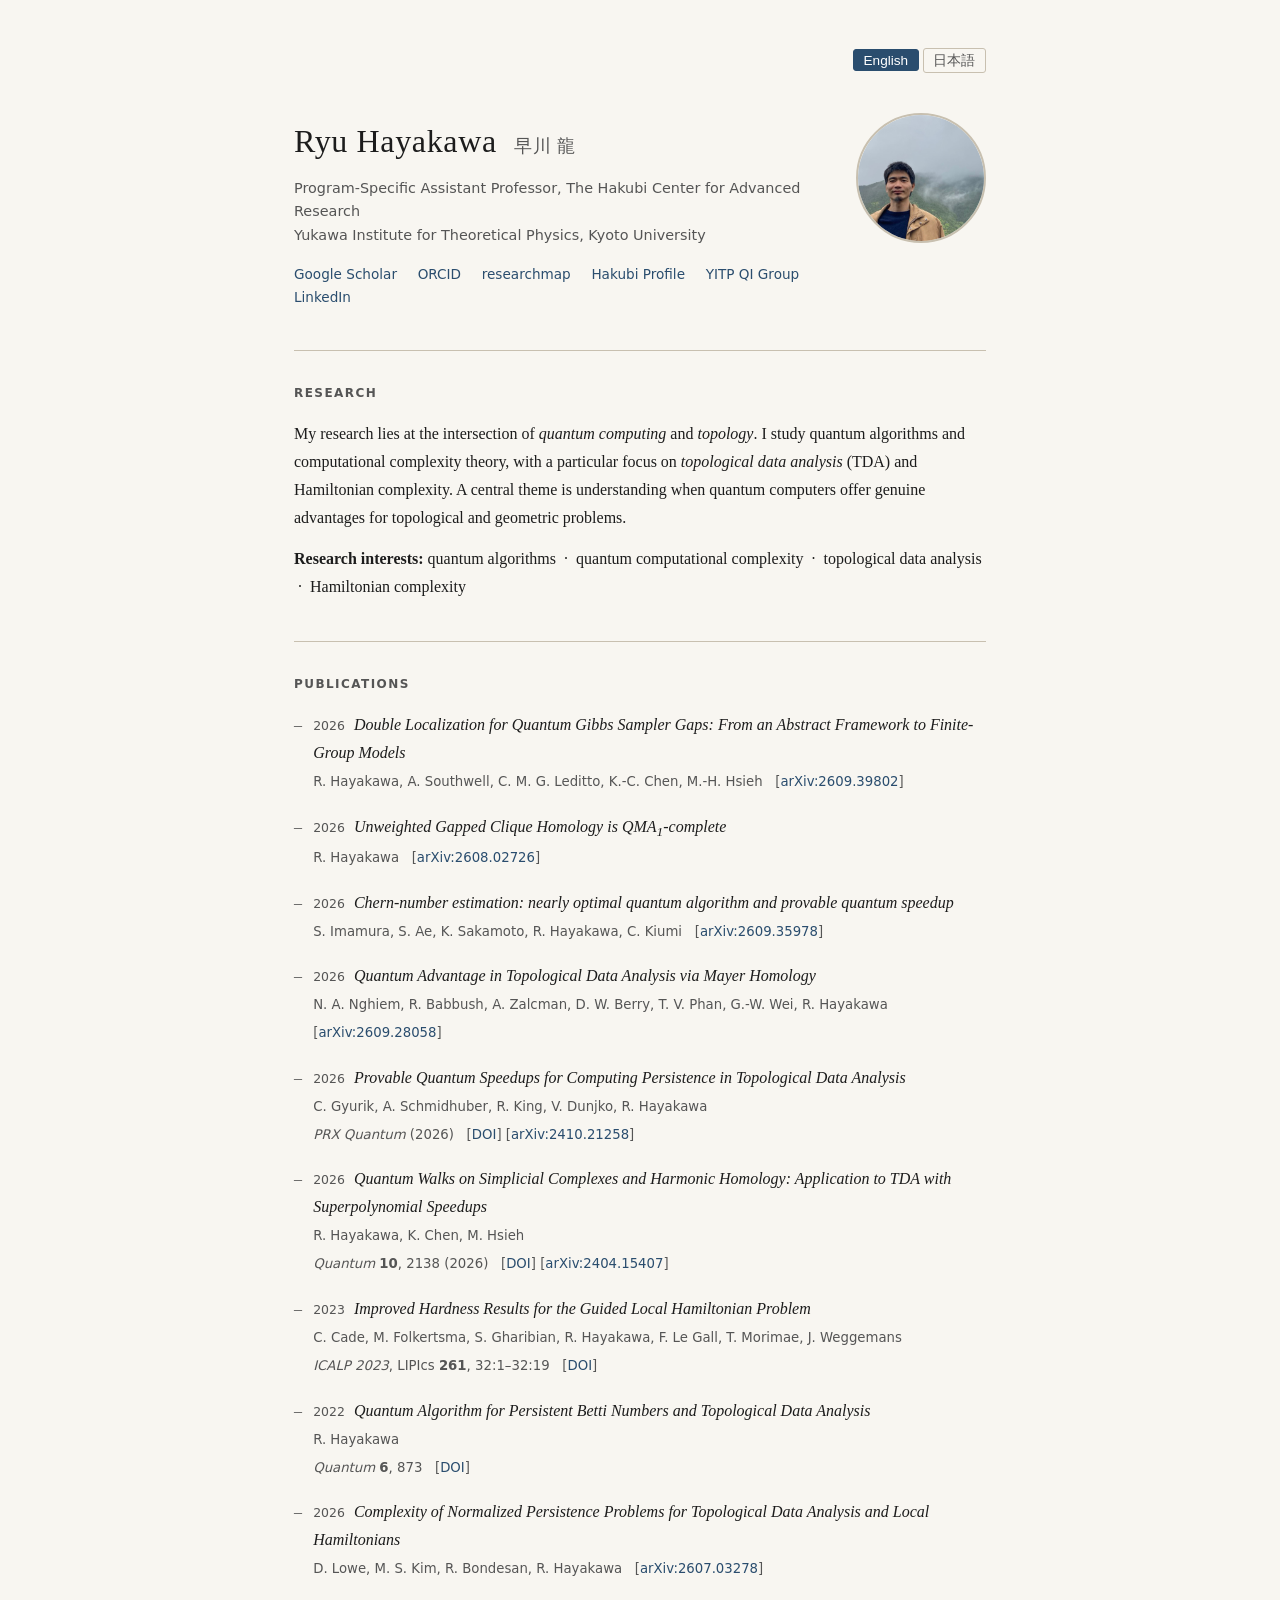
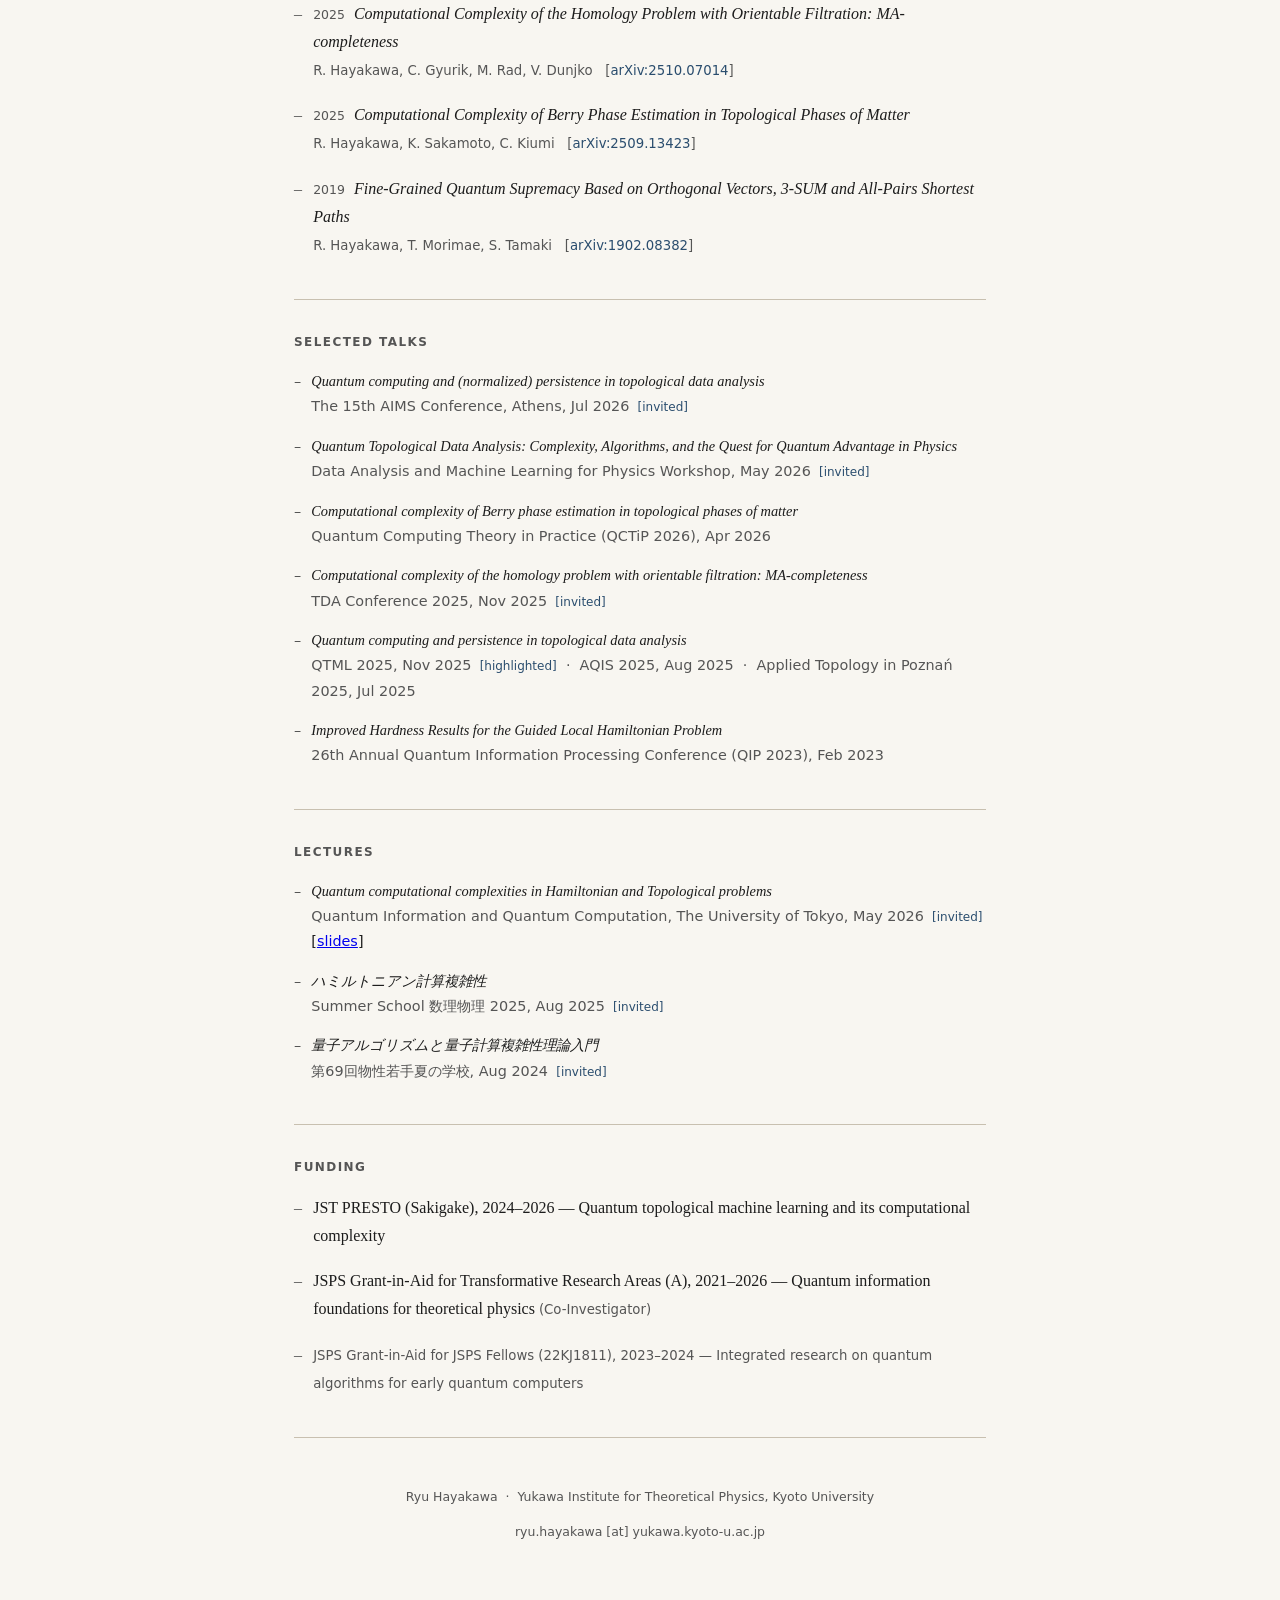
==== commit 4801df08: "Add recent preprints and feature double localization" ====
--- a/index.html
+++ b/index.html
@@ -245,6 +245,43 @@
 
   <ul class="pub-list">
 
+    <!-- Recent preprints: featured order -->
+    <li>
+      <span class="pub-year">2026</span>
+      <span class="title">Double Localization for Quantum Gibbs Sampler Gaps: From an Abstract Framework to Finite-Group Models</span><br>
+      <span class="meta">
+        R. Hayakawa, A. Southwell, C. M. G. Leditto, K.-C. Chen, M.-H. Hsieh &nbsp;
+        [<a href="https://arxiv.org/abs/2609.39802" target="_blank">arXiv:2609.39802</a>]
+      </span>
+    </li>
+
+    <li>
+      <span class="pub-year">2026</span>
+      <span class="title">Unweighted Gapped Clique Homology is QMA<sub>1</sub>-complete</span><br>
+      <span class="meta">
+        R. Hayakawa &nbsp;
+        [<a href="https://arxiv.org/abs/2608.02726" target="_blank">arXiv:2608.02726</a>]
+      </span>
+    </li>
+
+    <li>
+      <span class="pub-year">2026</span>
+      <span class="title">Chern-number estimation: nearly optimal quantum algorithm and provable quantum speedup</span><br>
+      <span class="meta">
+        S. Imamura, S. Ae, K. Sakamoto, R. Hayakawa, C. Kiumi &nbsp;
+        [<a href="https://arxiv.org/abs/2609.35978" target="_blank">arXiv:2609.35978</a>]
+      </span>
+    </li>
+
+    <li>
+      <span class="pub-year">2026</span>
+      <span class="title">Quantum Advantage in Topological Data Analysis via Mayer Homology</span><br>
+      <span class="meta">
+        N. A. Nghiem, R. Babbush, A. Zalcman, D. W. Berry, T. V. Phan, G.-W. Wei, R. Hayakawa &nbsp;
+        [<a href="https://arxiv.org/abs/2609.28058" target="_blank">arXiv:2609.28058</a>]
+      </span>
+    </li>
+
     <!-- Peer-reviewed -->
     <li>
       <span class="pub-year">2026</span>
@@ -288,24 +325,7 @@
       </span>
     </li>
 
-    <!-- Preprints -->
-    <li>
-      <span class="pub-year">2026</span>
-      <span class="title">Quantum Advantage in Topological Data Analysis via Mayer Homology</span><br>
-      <span class="meta">
-        N. A. Nghiem, R. Babbush, A. Zalcman, D. W. Berry, T. V. Phan, G.-W. Wei, R. Hayakawa &nbsp;
-        [<a href="https://arxiv.org/abs/2609.28058" target="_blank">arXiv:2609.28058</a>]
-      </span>
-    </li>
-
-    <li>
-      <span class="pub-year">2026</span>
-      <span class="title">Unweighted Gapped Clique Homology is QMA<sub>1</sub>-complete</span><br>
-      <span class="meta">
-        R. Hayakawa &nbsp;
-        [<a href="https://arxiv.org/abs/2608.02726" target="_blank">arXiv:2608.02726</a>]
-      </span>
-    </li>
+    <!-- Earlier preprints -->
 
     <li>
       <span class="pub-year">2026</span>
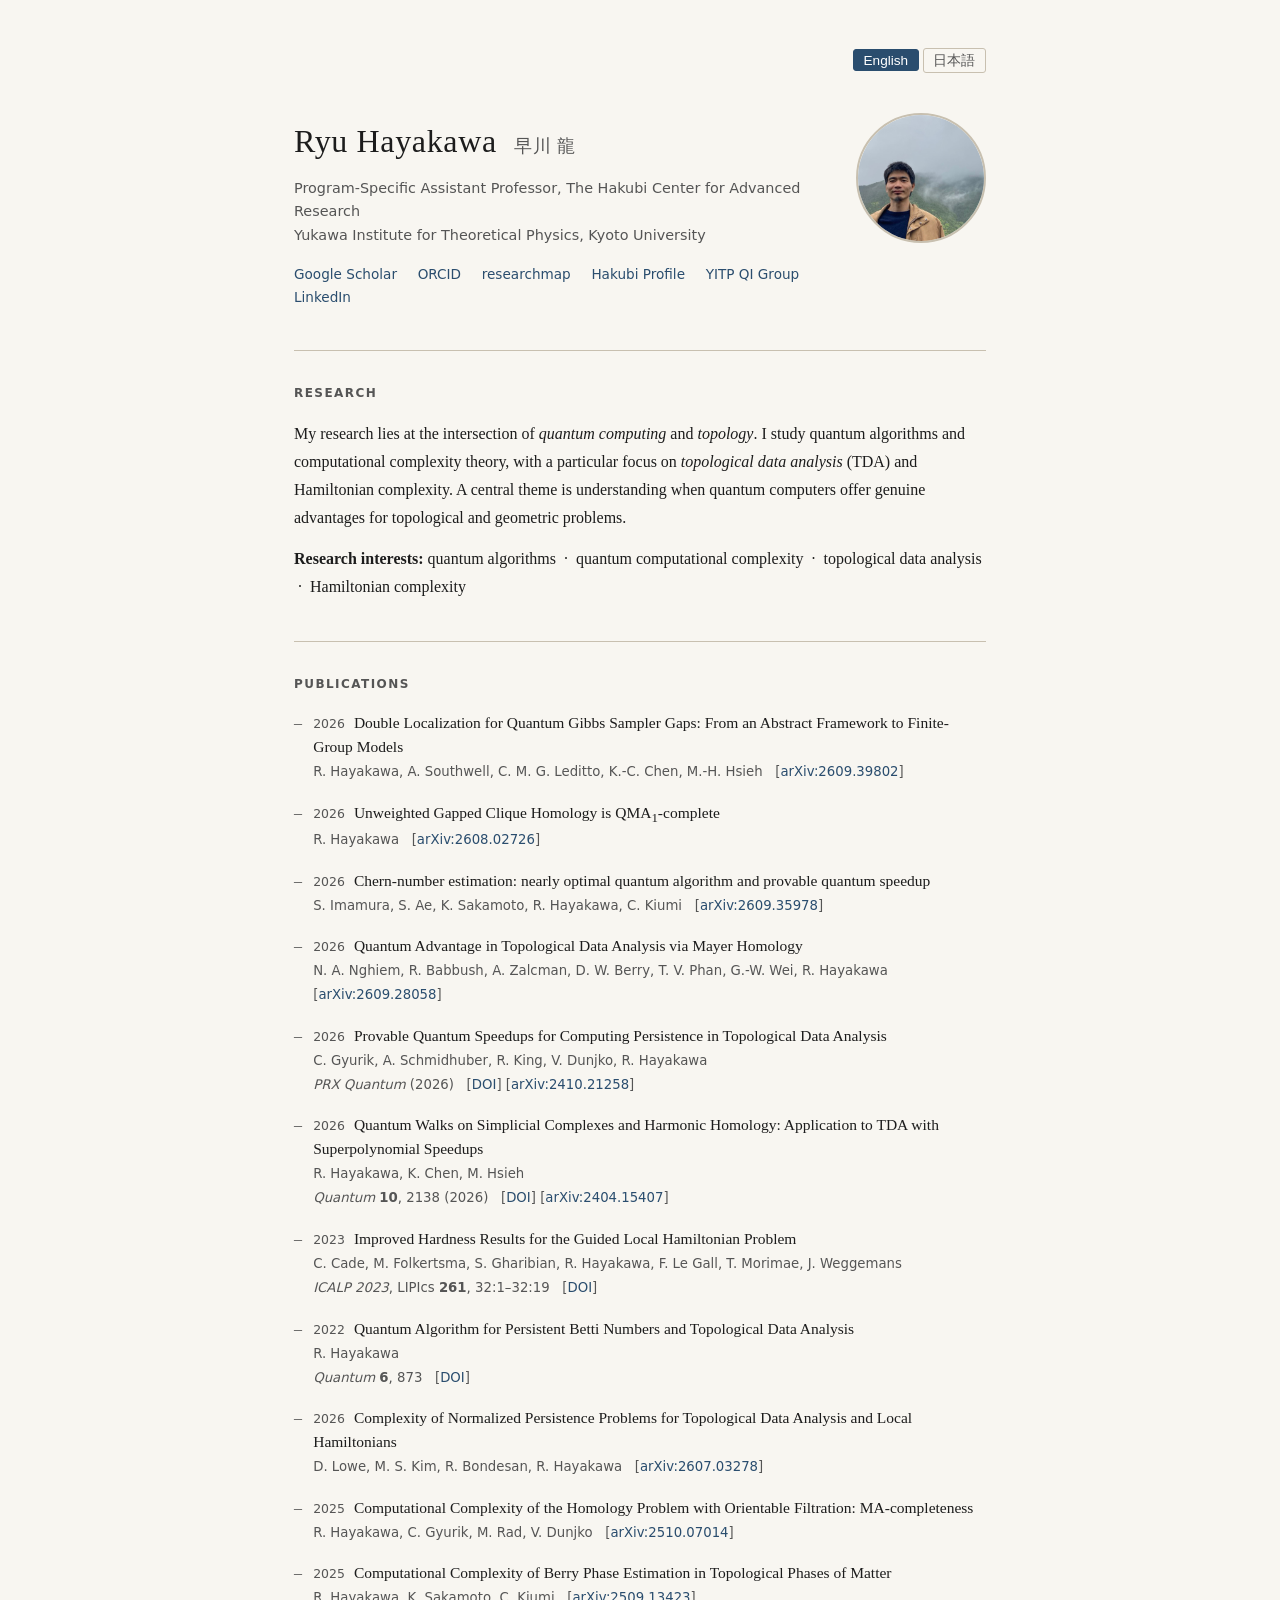
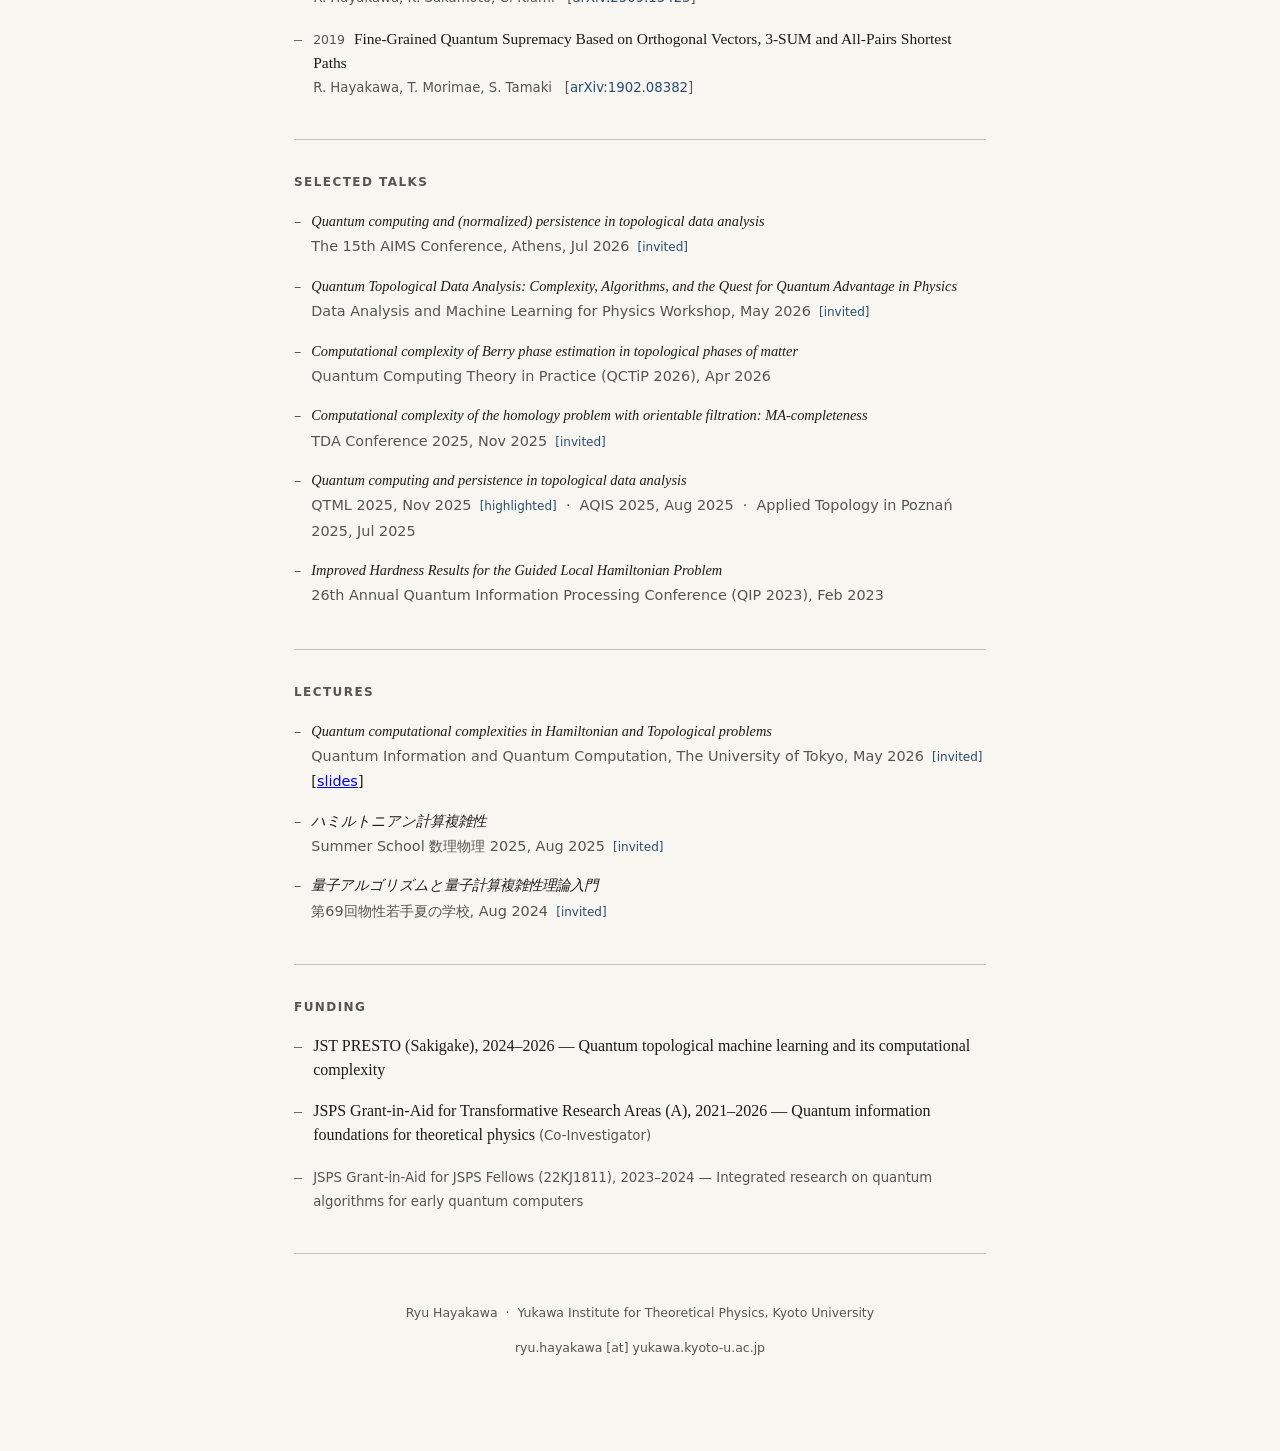
==== commit e520e2c3: "Refine publication typography for a compact layout" ====
--- a/index.html
+++ b/index.html
@@ -113,6 +113,7 @@
       margin-bottom: 1.1rem;
       padding-left: 1.2em;
       position: relative;
+      line-height: 1.5;
     }
     .pub-list li::before {
       content: "–";
@@ -120,7 +121,12 @@
       left: 0;
       color: var(--muted);
     }
-    .pub-list .title { font-style: italic; }
+    .pub-list .title {
+      font-family: Georgia, "Times New Roman", serif;
+      font-size: 15.5px;
+      font-style: normal;
+      font-weight: normal;
+    }
     .pub-list .meta {
       font-family: system-ui, sans-serif;
       font-size: 0.83rem;
